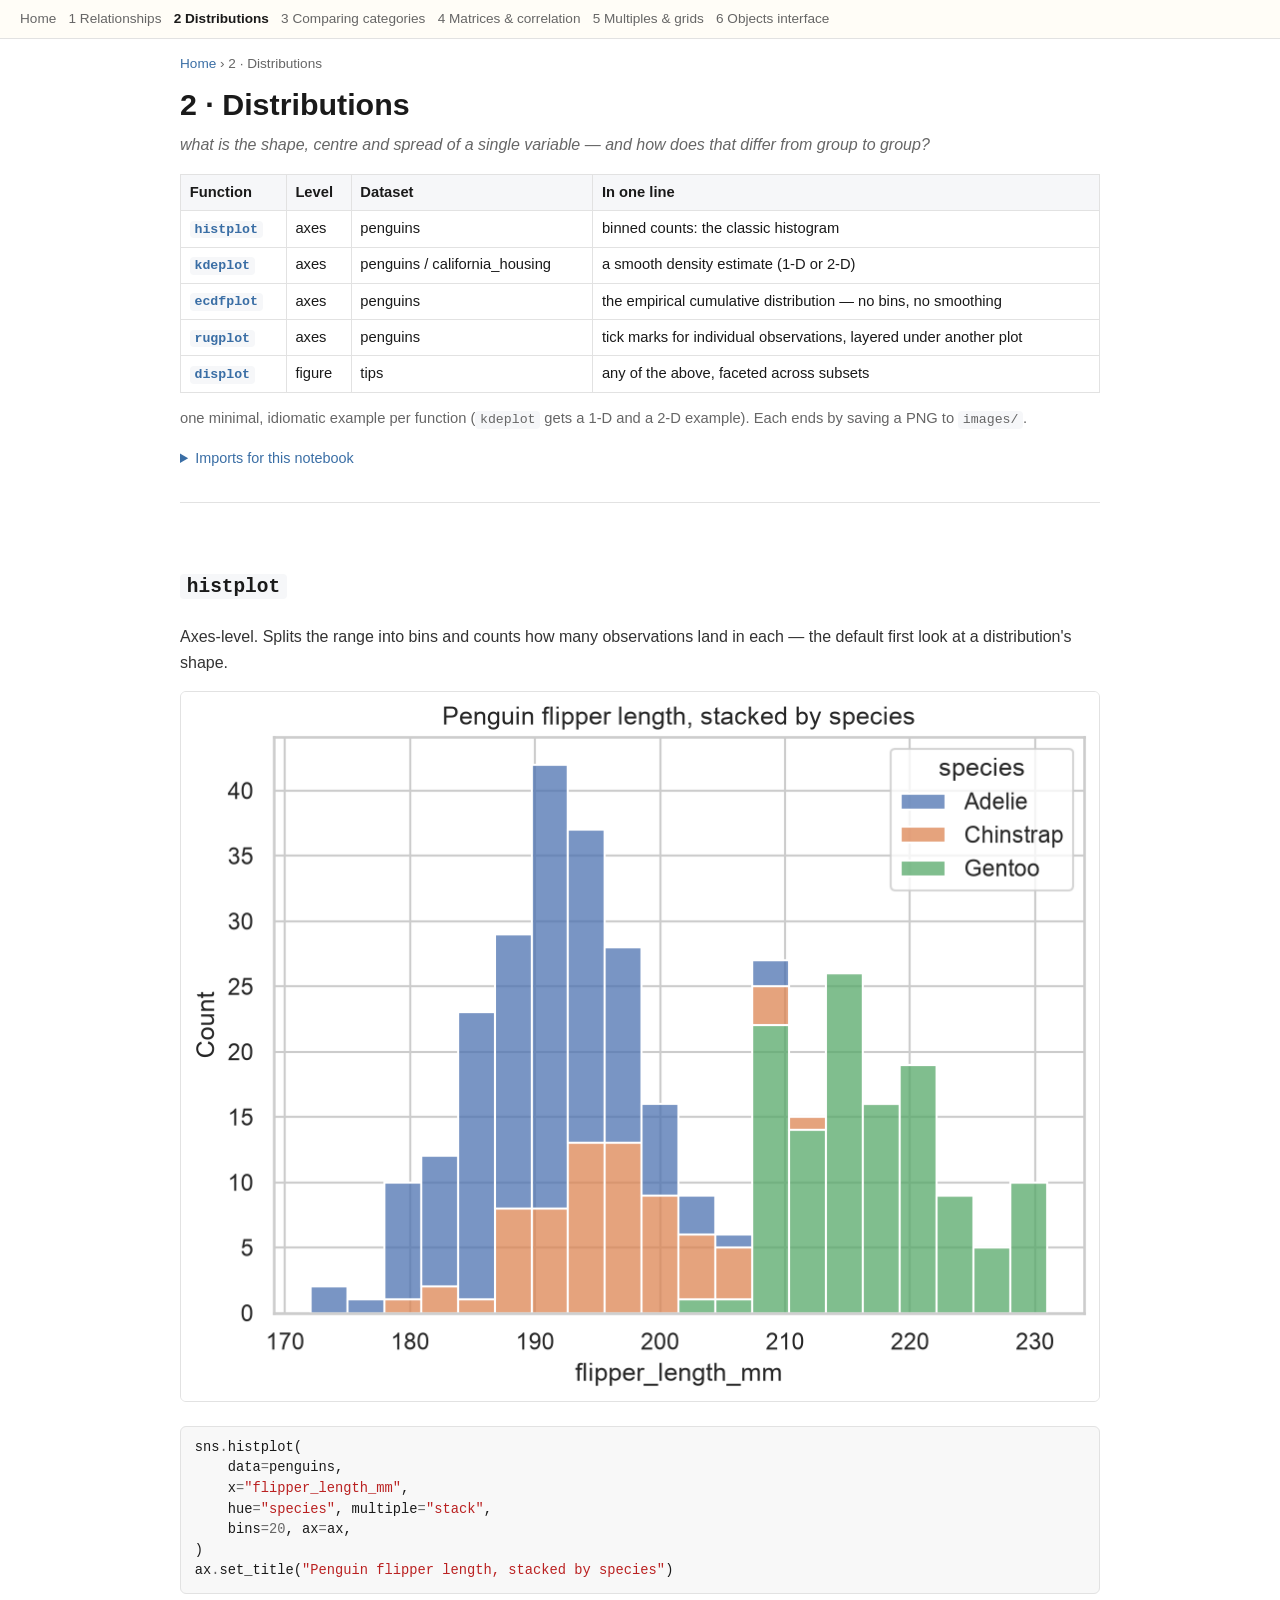
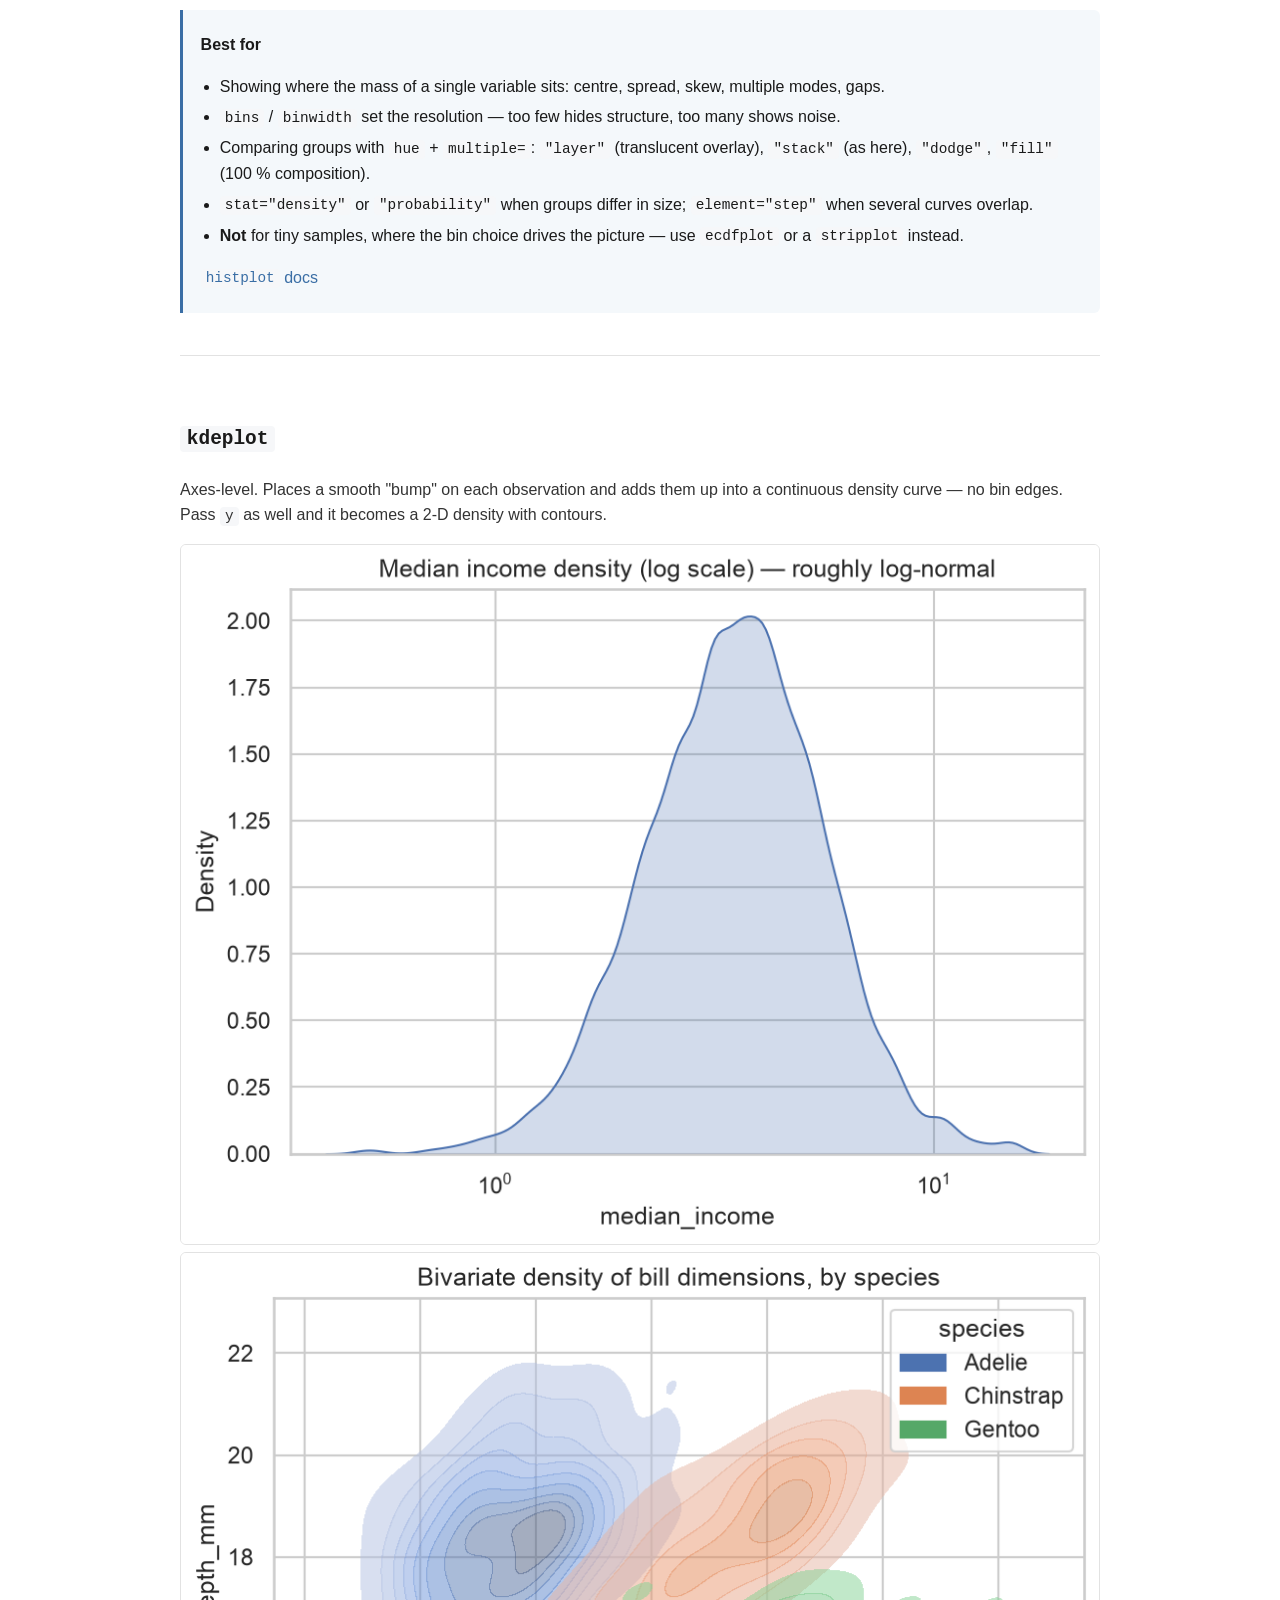
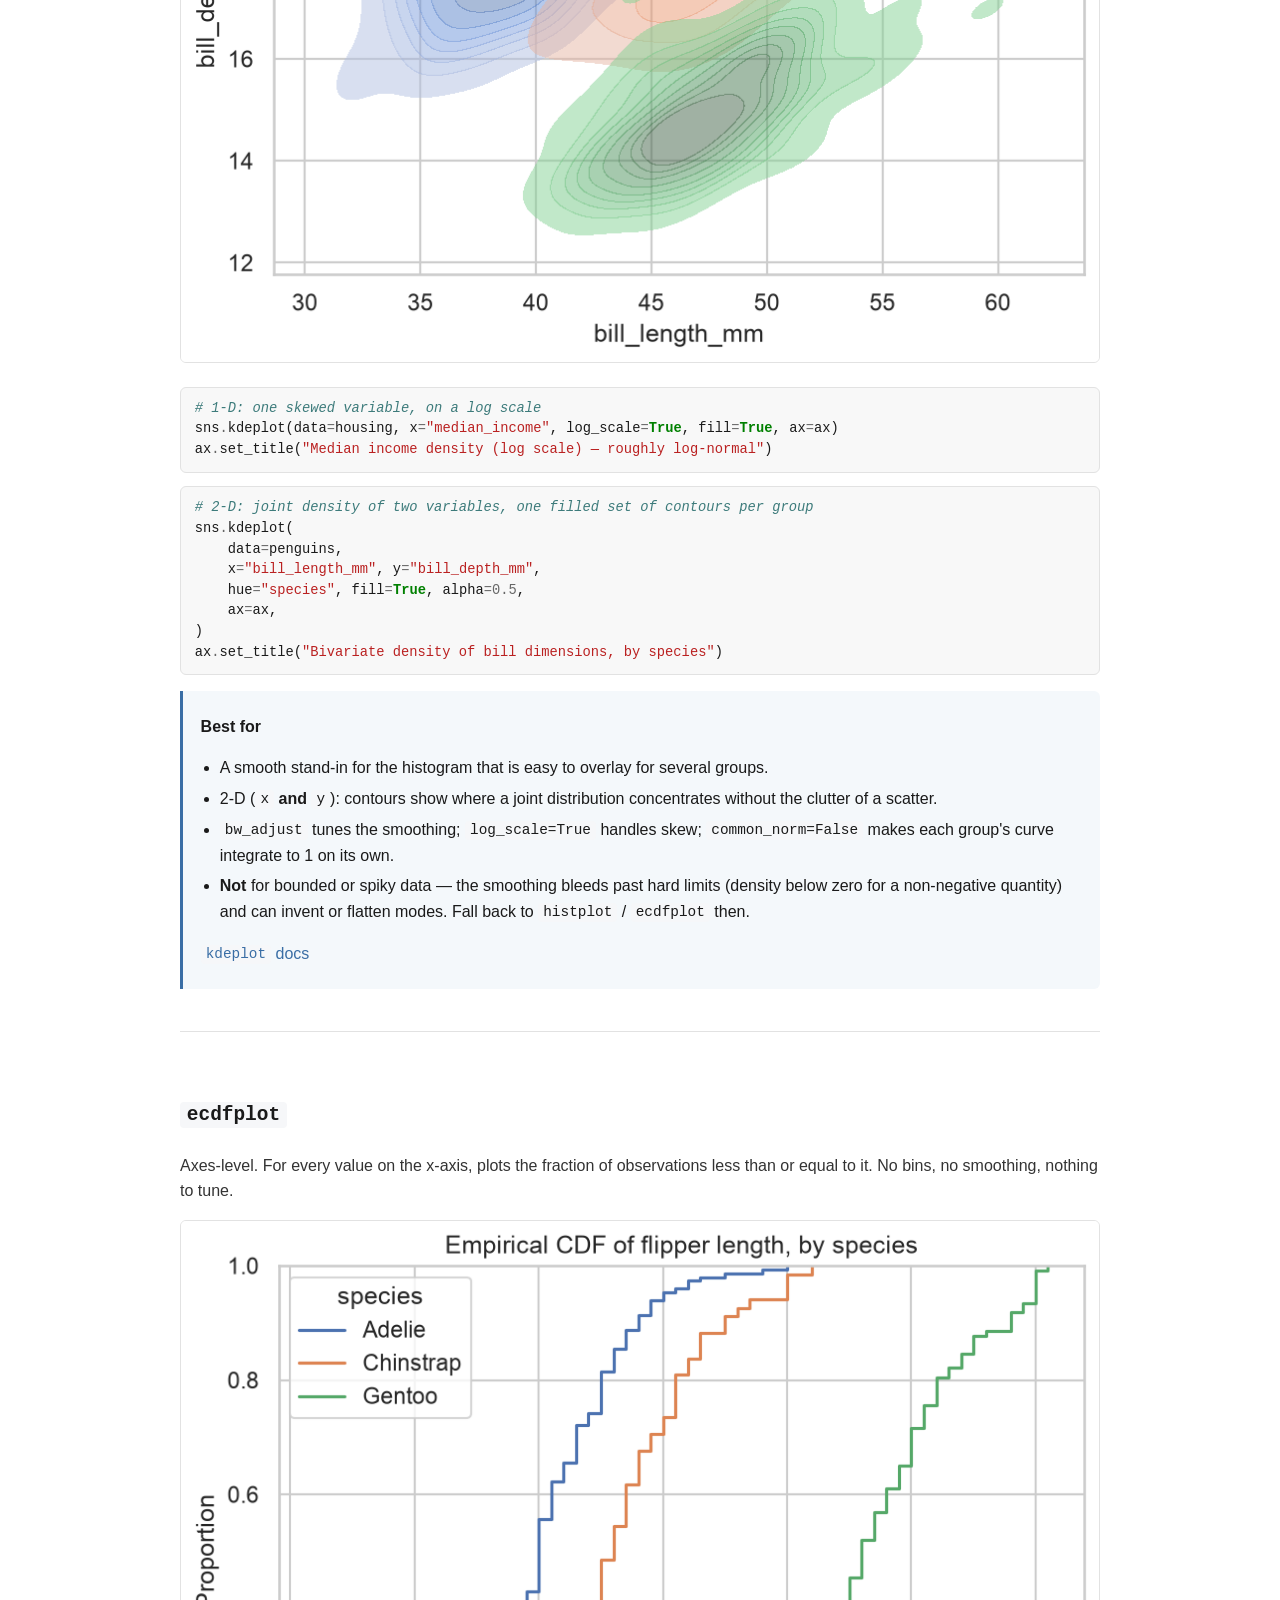
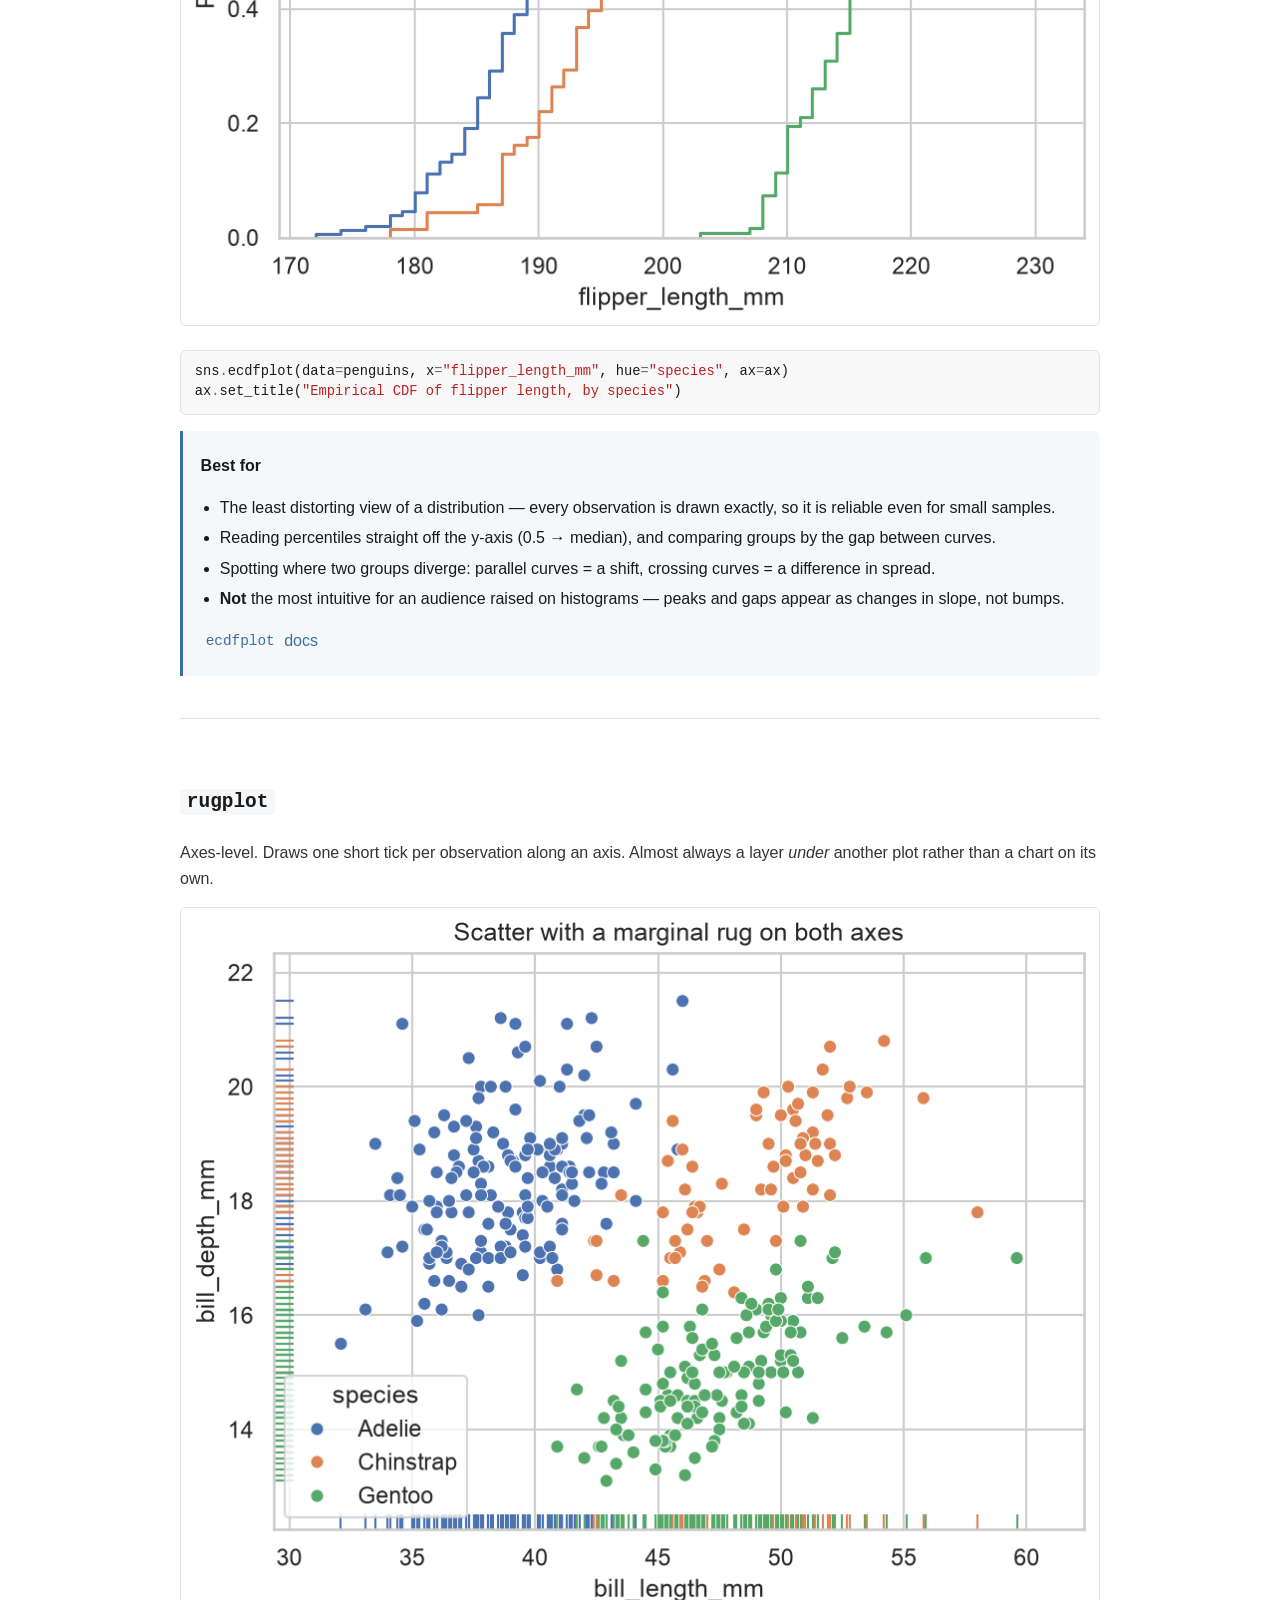
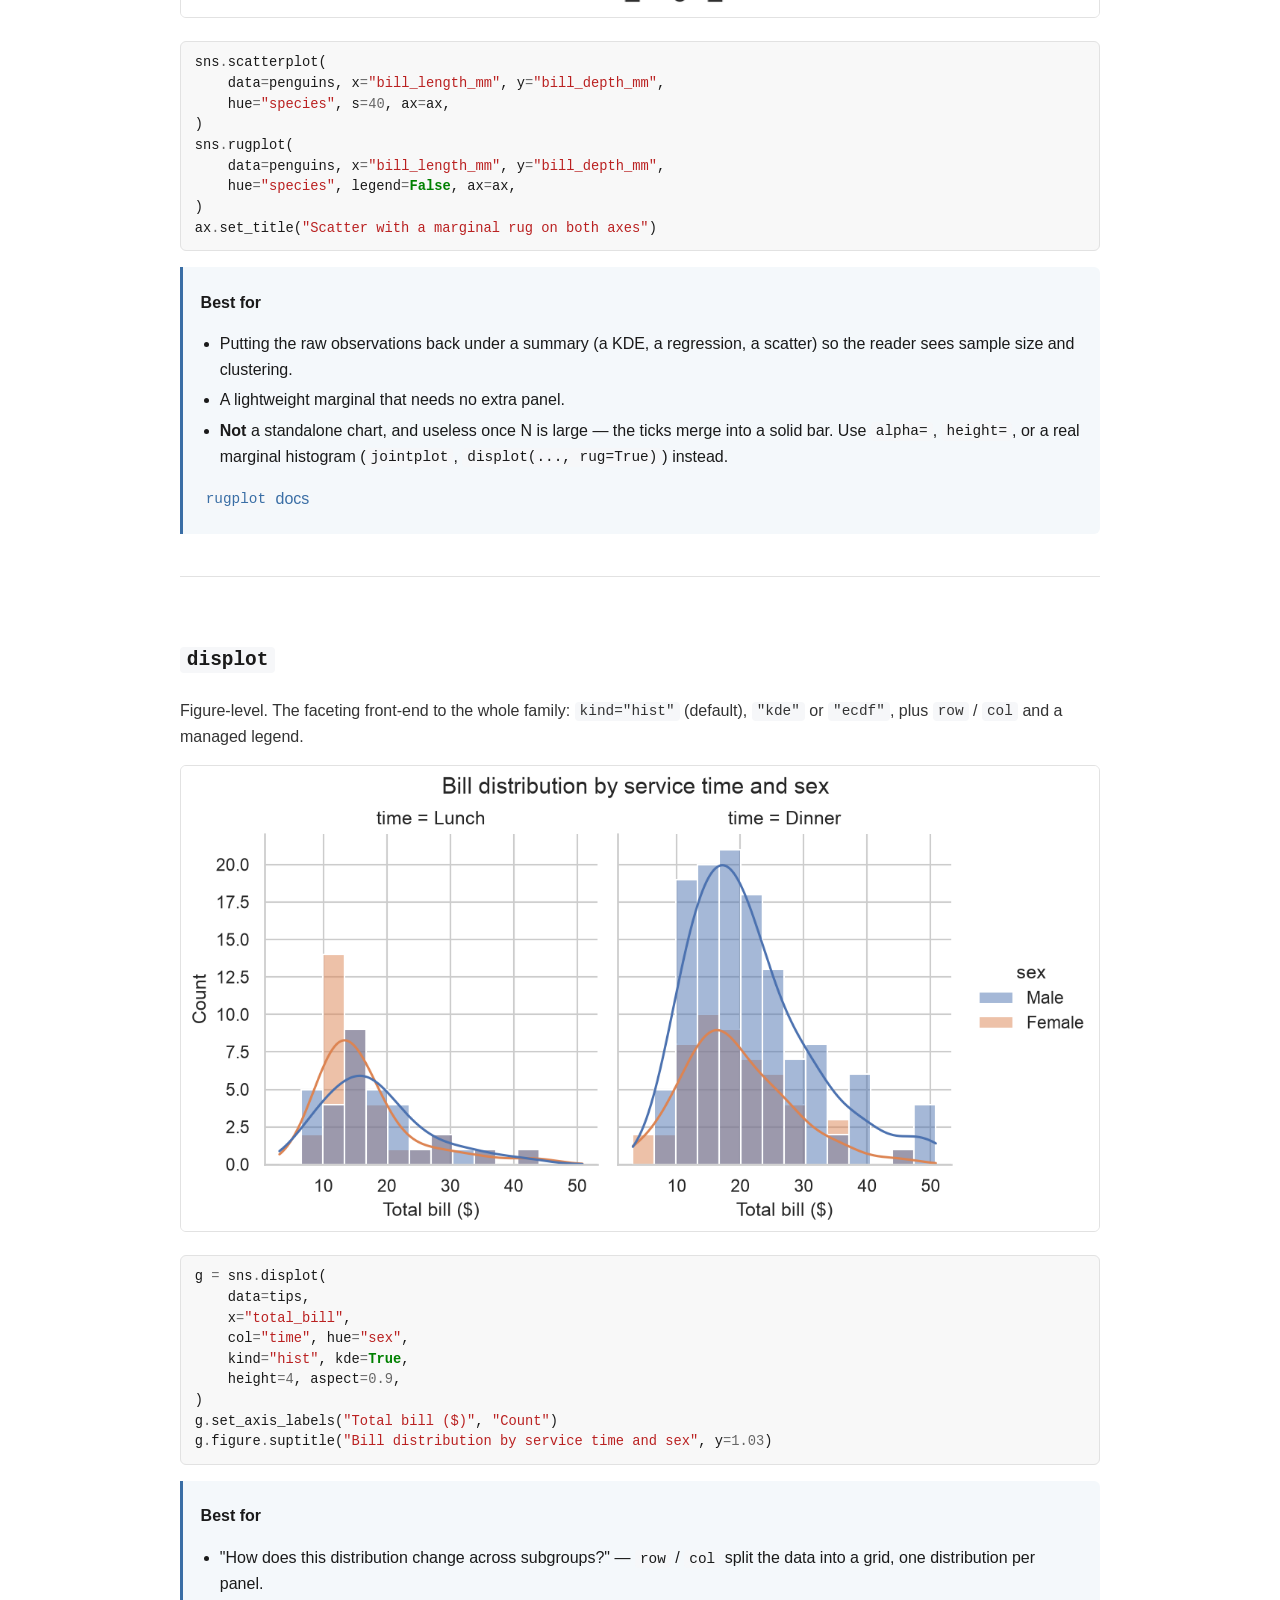
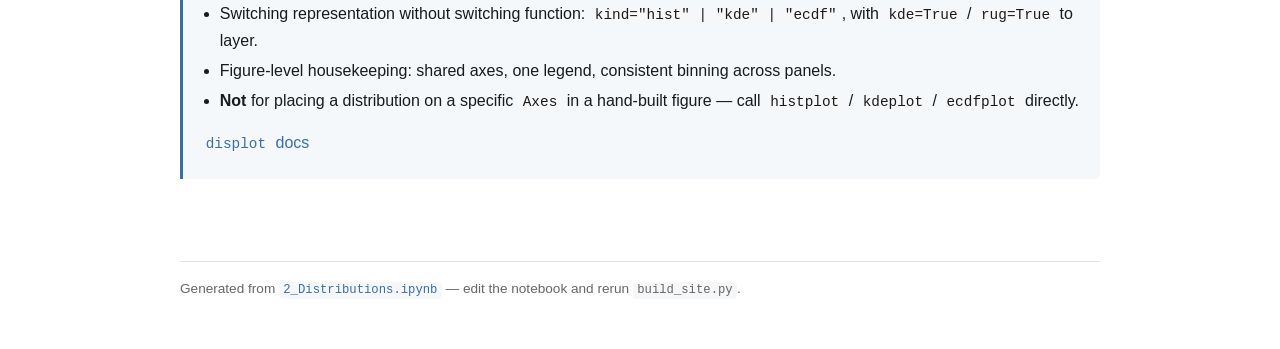
==== docs/2-distributions.html @ 1d911867 "Consolidated site: generate docs/ from the notebooks build_site.py parses the six notebooks (nbforma" ====
<!doctype html>
<html lang="en">
<head>
<meta charset="utf-8">
<meta name="viewport" content="width=device-width, initial-scale=1">
<title>2 · Distributions — The Seaborn Portfolio</title>
<link rel="stylesheet" href="assets/style.css">
</head>
<body>

<nav class="topnav"><a href="index.html">Home</a><a href="1-relationships.html">1&nbsp;Relationships</a><a href="2-distributions.html" class=here>2&nbsp;Distributions</a><a href="3-comparing-categories.html">3&nbsp;Comparing categories</a><a href="4-matrices-and-correlation.html">4&nbsp;Matrices &amp; correlation</a><a href="5-multiples-and-grids.html">5&nbsp;Multiples &amp; grids</a><a href="6-objects-interface.html">6&nbsp;Objects interface</a></nav>
<main class="grouppage">
<header>
  <p class="crumb"><a href="index.html">Home</a> &rsaquo; 2 &middot; Distributions</p>
  <h1>2 &middot; Distributions</h1>
  <p class="question">what is the shape, centre and spread of a single variable — and how does that differ from group to group?</p>
  <table><thead><tr><th>Function</th><th>Level</th><th>Dataset</th><th>In one line</th></tr></thead><tbody><tr><td><a href="#histplot"><code>histplot</code></a></td><td>axes</td><td>penguins</td><td>binned counts: the classic histogram</td></tr><tr><td><a href="#kdeplot"><code>kdeplot</code></a></td><td>axes</td><td>penguins / california_housing</td><td>a smooth density estimate (1-D or 2-D)</td></tr><tr><td><a href="#ecdfplot"><code>ecdfplot</code></a></td><td>axes</td><td>penguins</td><td>the empirical cumulative distribution — no bins, no smoothing</td></tr><tr><td><a href="#rugplot"><code>rugplot</code></a></td><td>axes</td><td>penguins</td><td>tick marks for individual observations, layered under another plot</td></tr><tr><td><a href="#displot"><code>displot</code></a></td><td>figure</td><td>tips</td><td>any of the above, faceted across subsets</td></tr></tbody></table>
  <div class="method"><p>one minimal, idiomatic example per function (<code>kdeplot</code> gets a 1-D and a 2-D example). Each ends by saving a PNG to <code>images/</code>.</p>
</div>
  <details class="imports"><summary>Imports for this notebook</summary>
  <div class="code"><div class="highlight"><pre><span></span><span class="kn">import</span><span class="w"> </span><span class="nn">matplotlib.pyplot</span><span class="w"> </span><span class="k">as</span><span class="w"> </span><span class="nn">plt</span>
<span class="kn">import</span><span class="w"> </span><span class="nn">pandas</span><span class="w"> </span><span class="k">as</span><span class="w"> </span><span class="nn">pd</span>
<span class="kn">import</span><span class="w"> </span><span class="nn">seaborn</span><span class="w"> </span><span class="k">as</span><span class="w"> </span><span class="nn">sns</span>

<span class="kn">from</span><span class="w"> </span><span class="nn">load_data</span><span class="w"> </span><span class="kn">import</span> <span class="n">load_data</span>

<span class="n">sns</span><span class="o">.</span><span class="n">set_theme</span><span class="p">(</span><span class="n">style</span><span class="o">=</span><span class="s2">"whitegrid"</span><span class="p">)</span>

<span class="n">penguins</span> <span class="o">=</span> <span class="n">sns</span><span class="o">.</span><span class="n">load_dataset</span><span class="p">(</span><span class="s2">"penguins"</span><span class="p">)</span>
<span class="n">tips</span> <span class="o">=</span> <span class="n">sns</span><span class="o">.</span><span class="n">load_dataset</span><span class="p">(</span><span class="s2">"tips"</span><span class="p">)</span>
<span class="n">housing</span> <span class="o">=</span> <span class="n">load_data</span><span class="p">(</span><span class="s2">"california_housing"</span><span class="p">)</span>
</pre></div>
</div></details>
</header>
<section class="chart" id="histplot"><h2><a href="#histplot"><code>histplot</code></p>
</a></h2><div class="desc"><p>Axes-level. Splits the range into bins and counts how many observations land in
each — the default first look at a distribution's shape.</p>
</div><figure><img loading="lazy" src="assets/full/2_histplot.png" alt="histplot"></figure><div class="code"><div class="highlight"><pre><span></span><span class="n">sns</span><span class="o">.</span><span class="n">histplot</span><span class="p">(</span>
    <span class="n">data</span><span class="o">=</span><span class="n">penguins</span><span class="p">,</span>
    <span class="n">x</span><span class="o">=</span><span class="s2">"flipper_length_mm"</span><span class="p">,</span>
    <span class="n">hue</span><span class="o">=</span><span class="s2">"species"</span><span class="p">,</span> <span class="n">multiple</span><span class="o">=</span><span class="s2">"stack"</span><span class="p">,</span>
    <span class="n">bins</span><span class="o">=</span><span class="mi">20</span><span class="p">,</span> <span class="n">ax</span><span class="o">=</span><span class="n">ax</span><span class="p">,</span>
<span class="p">)</span>
<span class="n">ax</span><span class="o">.</span><span class="n">set_title</span><span class="p">(</span><span class="s2">"Penguin flipper length, stacked by species"</span><span class="p">)</span>
</pre></div>
</div><div class="bestfor"><p><strong>Best for</strong></p>
<ul>
<li>Showing where the mass of a single variable sits: centre, spread, skew, multiple modes, gaps.</li>
<li><code>bins</code> / <code>binwidth</code> set the resolution — too few hides structure, too many shows noise.</li>
<li>Comparing groups with <code>hue</code> + <code>multiple=</code>: <code>&quot;layer&quot;</code> (translucent overlay), <code>&quot;stack&quot;</code> (as here), <code>&quot;dodge&quot;</code>, <code>&quot;fill&quot;</code> (100 % composition).</li>
<li><code>stat=&quot;density&quot;</code> or <code>&quot;probability&quot;</code> when groups differ in size; <code>element=&quot;step&quot;</code> when several curves overlap.</li>
<li><strong>Not</strong> for tiny samples, where the bin choice drives the picture — use <code>ecdfplot</code> or a <code>stripplot</code> instead.</li>
</ul>
<p><a href="https://seaborn.pydata.org/generated/seaborn.histplot.html"><code>histplot</code> docs</a></p>
</div></section><section class="chart" id="kdeplot"><h2><a href="#kdeplot"><code>kdeplot</code></p>
</a></h2><div class="desc"><p>Axes-level. Places a smooth &quot;bump&quot; on each observation and adds them up into a
continuous density curve — no bin edges. Pass <code>y</code> as well and it becomes a 2-D
density with contours.</p>
</div><figure><img loading="lazy" src="assets/full/2_kdeplot_1d.png" alt="kdeplot"><img loading="lazy" src="assets/full/2_kdeplot_2d.png" alt="kdeplot"></figure><div class="code"><div class="highlight"><pre><span></span><span class="c1"># 1-D: one skewed variable, on a log scale</span>
<span class="n">sns</span><span class="o">.</span><span class="n">kdeplot</span><span class="p">(</span><span class="n">data</span><span class="o">=</span><span class="n">housing</span><span class="p">,</span> <span class="n">x</span><span class="o">=</span><span class="s2">"median_income"</span><span class="p">,</span> <span class="n">log_scale</span><span class="o">=</span><span class="kc">True</span><span class="p">,</span> <span class="n">fill</span><span class="o">=</span><span class="kc">True</span><span class="p">,</span> <span class="n">ax</span><span class="o">=</span><span class="n">ax</span><span class="p">)</span>
<span class="n">ax</span><span class="o">.</span><span class="n">set_title</span><span class="p">(</span><span class="s2">"Median income density (log scale) — roughly log-normal"</span><span class="p">)</span>
</pre></div>
</div><div class="code"><div class="highlight"><pre><span></span><span class="c1"># 2-D: joint density of two variables, one filled set of contours per group</span>
<span class="n">sns</span><span class="o">.</span><span class="n">kdeplot</span><span class="p">(</span>
    <span class="n">data</span><span class="o">=</span><span class="n">penguins</span><span class="p">,</span>
    <span class="n">x</span><span class="o">=</span><span class="s2">"bill_length_mm"</span><span class="p">,</span> <span class="n">y</span><span class="o">=</span><span class="s2">"bill_depth_mm"</span><span class="p">,</span>
    <span class="n">hue</span><span class="o">=</span><span class="s2">"species"</span><span class="p">,</span> <span class="n">fill</span><span class="o">=</span><span class="kc">True</span><span class="p">,</span> <span class="n">alpha</span><span class="o">=</span><span class="mf">0.5</span><span class="p">,</span>
    <span class="n">ax</span><span class="o">=</span><span class="n">ax</span><span class="p">,</span>
<span class="p">)</span>
<span class="n">ax</span><span class="o">.</span><span class="n">set_title</span><span class="p">(</span><span class="s2">"Bivariate density of bill dimensions, by species"</span><span class="p">)</span>
</pre></div>
</div><div class="bestfor"><p><strong>Best for</strong></p>
<ul>
<li>A smooth stand-in for the histogram that is easy to overlay for several groups.</li>
<li>2-D (<code>x</code> <strong>and</strong> <code>y</code>): contours show where a joint distribution concentrates without the clutter of a scatter.</li>
<li><code>bw_adjust</code> tunes the smoothing; <code>log_scale=True</code> handles skew; <code>common_norm=False</code> makes each group's curve integrate to 1 on its own.</li>
<li><strong>Not</strong> for bounded or spiky data — the smoothing bleeds past hard limits (density below zero for a non-negative quantity) and can invent or flatten modes. Fall back to <code>histplot</code> / <code>ecdfplot</code> then.</li>
</ul>
<p><a href="https://seaborn.pydata.org/generated/seaborn.kdeplot.html"><code>kdeplot</code> docs</a></p>
</div></section><section class="chart" id="ecdfplot"><h2><a href="#ecdfplot"><code>ecdfplot</code></p>
</a></h2><div class="desc"><p>Axes-level. For every value on the x-axis, plots the fraction of observations
less than or equal to it. No bins, no smoothing, nothing to tune.</p>
</div><figure><img loading="lazy" src="assets/full/2_ecdfplot.png" alt="ecdfplot"></figure><div class="code"><div class="highlight"><pre><span></span><span class="n">sns</span><span class="o">.</span><span class="n">ecdfplot</span><span class="p">(</span><span class="n">data</span><span class="o">=</span><span class="n">penguins</span><span class="p">,</span> <span class="n">x</span><span class="o">=</span><span class="s2">"flipper_length_mm"</span><span class="p">,</span> <span class="n">hue</span><span class="o">=</span><span class="s2">"species"</span><span class="p">,</span> <span class="n">ax</span><span class="o">=</span><span class="n">ax</span><span class="p">)</span>
<span class="n">ax</span><span class="o">.</span><span class="n">set_title</span><span class="p">(</span><span class="s2">"Empirical CDF of flipper length, by species"</span><span class="p">)</span>
</pre></div>
</div><div class="bestfor"><p><strong>Best for</strong></p>
<ul>
<li>The least distorting view of a distribution — every observation is drawn exactly, so it is reliable even for small samples.</li>
<li>Reading percentiles straight off the y-axis (0.5 → median), and comparing groups by the gap between curves.</li>
<li>Spotting where two groups diverge: parallel curves = a shift, crossing curves = a difference in spread.</li>
<li><strong>Not</strong> the most intuitive for an audience raised on histograms — peaks and gaps appear as changes in slope, not bumps.</li>
</ul>
<p><a href="https://seaborn.pydata.org/generated/seaborn.ecdfplot.html"><code>ecdfplot</code> docs</a></p>
</div></section><section class="chart" id="rugplot"><h2><a href="#rugplot"><code>rugplot</code></p>
</a></h2><div class="desc"><p>Axes-level. Draws one short tick per observation along an axis. Almost always a
layer <em>under</em> another plot rather than a chart on its own.</p>
</div><figure><img loading="lazy" src="assets/full/2_rugplot.png" alt="rugplot"></figure><div class="code"><div class="highlight"><pre><span></span><span class="n">sns</span><span class="o">.</span><span class="n">scatterplot</span><span class="p">(</span>
    <span class="n">data</span><span class="o">=</span><span class="n">penguins</span><span class="p">,</span> <span class="n">x</span><span class="o">=</span><span class="s2">"bill_length_mm"</span><span class="p">,</span> <span class="n">y</span><span class="o">=</span><span class="s2">"bill_depth_mm"</span><span class="p">,</span>
    <span class="n">hue</span><span class="o">=</span><span class="s2">"species"</span><span class="p">,</span> <span class="n">s</span><span class="o">=</span><span class="mi">40</span><span class="p">,</span> <span class="n">ax</span><span class="o">=</span><span class="n">ax</span><span class="p">,</span>
<span class="p">)</span>
<span class="n">sns</span><span class="o">.</span><span class="n">rugplot</span><span class="p">(</span>
    <span class="n">data</span><span class="o">=</span><span class="n">penguins</span><span class="p">,</span> <span class="n">x</span><span class="o">=</span><span class="s2">"bill_length_mm"</span><span class="p">,</span> <span class="n">y</span><span class="o">=</span><span class="s2">"bill_depth_mm"</span><span class="p">,</span>
    <span class="n">hue</span><span class="o">=</span><span class="s2">"species"</span><span class="p">,</span> <span class="n">legend</span><span class="o">=</span><span class="kc">False</span><span class="p">,</span> <span class="n">ax</span><span class="o">=</span><span class="n">ax</span><span class="p">,</span>
<span class="p">)</span>
<span class="n">ax</span><span class="o">.</span><span class="n">set_title</span><span class="p">(</span><span class="s2">"Scatter with a marginal rug on both axes"</span><span class="p">)</span>
</pre></div>
</div><div class="bestfor"><p><strong>Best for</strong></p>
<ul>
<li>Putting the raw observations back under a summary (a KDE, a regression, a scatter) so the reader sees sample size and clustering.</li>
<li>A lightweight marginal that needs no extra panel.</li>
<li><strong>Not</strong> a standalone chart, and useless once N is large — the ticks merge into a solid bar. Use <code>alpha=</code>, <code>height=</code>, or a real marginal histogram (<code>jointplot</code>, <code>displot(..., rug=True)</code>) instead.</li>
</ul>
<p><a href="https://seaborn.pydata.org/generated/seaborn.rugplot.html"><code>rugplot</code> docs</a></p>
</div></section><section class="chart" id="displot"><h2><a href="#displot"><code>displot</code></p>
</a></h2><div class="desc"><p>Figure-level. The faceting front-end to the whole family: <code>kind=&quot;hist&quot;</code>
(default), <code>&quot;kde&quot;</code> or <code>&quot;ecdf&quot;</code>, plus <code>row</code> / <code>col</code> and a managed legend.</p>
</div><figure><img loading="lazy" src="assets/full/2_displot.png" alt="displot"></figure><div class="code"><div class="highlight"><pre><span></span><span class="n">g</span> <span class="o">=</span> <span class="n">sns</span><span class="o">.</span><span class="n">displot</span><span class="p">(</span>
    <span class="n">data</span><span class="o">=</span><span class="n">tips</span><span class="p">,</span>
    <span class="n">x</span><span class="o">=</span><span class="s2">"total_bill"</span><span class="p">,</span>
    <span class="n">col</span><span class="o">=</span><span class="s2">"time"</span><span class="p">,</span> <span class="n">hue</span><span class="o">=</span><span class="s2">"sex"</span><span class="p">,</span>
    <span class="n">kind</span><span class="o">=</span><span class="s2">"hist"</span><span class="p">,</span> <span class="n">kde</span><span class="o">=</span><span class="kc">True</span><span class="p">,</span>
    <span class="n">height</span><span class="o">=</span><span class="mi">4</span><span class="p">,</span> <span class="n">aspect</span><span class="o">=</span><span class="mf">0.9</span><span class="p">,</span>
<span class="p">)</span>
<span class="n">g</span><span class="o">.</span><span class="n">set_axis_labels</span><span class="p">(</span><span class="s2">"Total bill ($)"</span><span class="p">,</span> <span class="s2">"Count"</span><span class="p">)</span>
<span class="n">g</span><span class="o">.</span><span class="n">figure</span><span class="o">.</span><span class="n">suptitle</span><span class="p">(</span><span class="s2">"Bill distribution by service time and sex"</span><span class="p">,</span> <span class="n">y</span><span class="o">=</span><span class="mf">1.03</span><span class="p">)</span>
</pre></div>
</div><div class="bestfor"><p><strong>Best for</strong></p>
<ul>
<li>&quot;How does this distribution change across subgroups?&quot; — <code>row</code> / <code>col</code> split the data into a grid, one distribution per panel.</li>
<li>Switching representation without switching function: <code>kind=&quot;hist&quot; | &quot;kde&quot; | &quot;ecdf&quot;</code>, with <code>kde=True</code> / <code>rug=True</code> to layer.</li>
<li>Figure-level housekeeping: shared axes, one legend, consistent binning across panels.</li>
<li><strong>Not</strong> for placing a distribution on a specific <code>Axes</code> in a hand-built figure — call <code>histplot</code> / <code>kdeplot</code> / <code>ecdfplot</code> directly.</li>
</ul>
<p><a href="https://seaborn.pydata.org/generated/seaborn.displot.html"><code>displot</code> docs</a></p>
</div></section>

<footer>Generated from <a href="https://github.com/omri-sabag83/The-Seaborn-Portfolio/blob/main/2_Distributions.ipynb"><code>2_Distributions.ipynb</code></a> &mdash;
edit the notebook and rerun <code>build_site.py</code>.</footer>
</main>

</body>
</html>
---- docs/assets/style.css ----
:root{--fg:#1a1a1a;--muted:#666;--line:#e2e2e2;--bg:#fff;--accent:#3a6ea5;--soft:#f6f7f9}
*{box-sizing:border-box}
body{margin:0;color:var(--fg);background:var(--bg);
  font:16px/1.6 -apple-system,BlinkMacSystemFont,"Segoe UI",Roboto,Helvetica,Arial,sans-serif}
a{color:var(--accent);text-decoration:none}
a:hover{text-decoration:underline}
main{max-width:960px;margin:0 auto;padding:0 20px 60px}
img{max-width:100%;height:auto}
h1{font-size:1.9rem;margin:.2em 0 .1em}
h2{font-size:1.35rem;margin:1.8em 0 .4em}
h3{font-size:1.05rem}
code{background:var(--soft);padding:.1em .35em;border-radius:4px;font-size:.9em}
pre{margin:0}
table{border-collapse:collapse;width:100%;margin:1em 0;font-size:.92rem}
th,td{border:1px solid var(--line);padding:.4em .6em;text-align:left;vertical-align:top}
th{background:var(--soft)}

.topnav{position:sticky;top:0;z-index:10;display:flex;flex-wrap:wrap;gap:.2em .9em;
  background:#fffdf7;border-bottom:1px solid var(--line);padding:.6em 20px;font-size:.85rem}
.topnav a{color:var(--muted)}
.topnav a.here{color:var(--fg);font-weight:600}

.hero{max-width:960px;margin:0 auto;padding:2.4em 20px 1em}
.hero h1{font-size:2.3rem;margin:0}
.tagline{color:var(--muted);font-size:1.1rem;margin:.3em 0 0}
.intro{border-bottom:1px solid var(--line);padding-bottom:1em;margin-bottom:1.5em}
.intro h2{font-size:1.2rem}

.group{margin:2.2em 0}
.group h2{margin-bottom:.1em}
.question{color:var(--muted);font-style:italic;margin:.2em 0 1em}
.grid{display:grid;grid-template-columns:repeat(auto-fill,minmax(210px,1fr));gap:16px}
.card{display:flex;flex-direction:column;border:1px solid var(--line);border-radius:8px;
  overflow:hidden;background:var(--bg);transition:box-shadow .12s,border-color .12s}
.card:hover{border-color:var(--accent);box-shadow:0 2px 12px rgba(0,0,0,.09);text-decoration:none}
.card img{width:100%;aspect-ratio:4/3;object-fit:cover;background:var(--soft);border-bottom:1px solid var(--line)}
.card-name{font-weight:600;padding:.5em .7em 0}
.card-one{color:var(--muted);font-size:.82rem;padding:.2em .7em .7em}

.grouppage header{border-bottom:1px solid var(--line);padding-bottom:1em}
.crumb{color:var(--muted);font-size:.85rem;margin:1em 0 0}
.method{color:var(--muted);font-size:.92rem}
.imports{margin:1em 0}
.imports summary{cursor:pointer;color:var(--accent);font-size:.9rem}
.grouppage table td a{font-weight:600}

.chart{border-bottom:1px solid var(--line);padding:1.6em 0}
.chart:last-of-type{border-bottom:none}
.chart h2 a{color:var(--fg)}
.desc{color:#333}
figure{margin:1em 0;text-align:center}
figure img{border:1px solid var(--line);border-radius:6px}
.code{background:var(--soft);border:1px solid var(--line);border-radius:6px;
  padding:.8em 1em;overflow-x:auto;margin:1em 0;font-size:.86rem}
.code pre{font:.86rem/1.5 ui-monospace,SFMono-Regular,Menlo,Consolas,monospace}
.bestfor{background:#f4f8fb;border-left:3px solid var(--accent);border-radius:0 6px 6px 0;
  padding:.4em 1.1em;margin:1em 0}
.bestfor ul{margin:.5em 0;padding-left:1.2em}
.bestfor li{margin:.3em 0}
.trailing{background:var(--soft);border-radius:8px;padding:.5em 1.4em;margin-top:2em}

footer{margin-top:3em;padding-top:1.2em;border-top:1px solid var(--line);
  color:var(--muted);font-size:.85rem}
@media (max-width:520px){.hero h1{font-size:1.8rem}}

pre { line-height: 125%; }
td.linenos .normal { color: inherit; background-color: transparent; padding-left: 5px; padding-right: 5px; }
span.linenos { color: inherit; background-color: transparent; padding-left: 5px; padding-right: 5px; }
td.linenos .special { color: #000000; background-color: #ffffc0; padding-left: 5px; padding-right: 5px; }
span.linenos.special { color: #000000; background-color: #ffffc0; padding-left: 5px; padding-right: 5px; }
.code .hll { background-color: #ffffcc }
.code { background: #f8f8f8; }
.code .c { color: #3D7B7B; font-style: italic } /* Comment */
.code .err { border: 1px solid #F00 } /* Error */
.code .k { color: #008000; font-weight: bold } /* Keyword */
.code .o { color: #666 } /* Operator */
.code .ch { color: #3D7B7B; font-style: italic } /* Comment.Hashbang */
.code .cm { color: #3D7B7B; font-style: italic } /* Comment.Multiline */
.code .cp { color: #9C6500 } /* Comment.Preproc */
.code .cpf { color: #3D7B7B; font-style: italic } /* Comment.PreprocFile */
.code .c1 { color: #3D7B7B; font-style: italic } /* Comment.Single */
.code .cs { color: #3D7B7B; font-style: italic } /* Comment.Special */
.code .gd { color: #A00000 } /* Generic.Deleted */
.code .ge { font-style: italic } /* Generic.Emph */
.code .ges { font-weight: bold; font-style: italic } /* Generic.EmphStrong */
.code .gr { color: #E40000 } /* Generic.Error */
.code .gh { color: #000080; font-weight: bold } /* Generic.Heading */
.code .gi { color: #008400 } /* Generic.Inserted */
.code .go { color: #717171 } /* Generic.Output */
.code .gp { color: #000080; font-weight: bold } /* Generic.Prompt */
.code .gs { font-weight: bold } /* Generic.Strong */
.code .gu { color: #800080; font-weight: bold } /* Generic.Subheading */
.code .gt { color: #04D } /* Generic.Traceback */
.code .kc { color: #008000; font-weight: bold } /* Keyword.Constant */
.code .kd { color: #008000; font-weight: bold } /* Keyword.Declaration */
.code .kn { color: #008000; font-weight: bold } /* Keyword.Namespace */
.code .kp { color: #008000 } /* Keyword.Pseudo */
.code .kr { color: #008000; font-weight: bold } /* Keyword.Reserved */
.code .kt { color: #B00040 } /* Keyword.Type */
.code .m { color: #666 } /* Literal.Number */
.code .s { color: #BA2121 } /* Literal.String */
.code .na { color: #687822 } /* Name.Attribute */
.code .nb { color: #008000 } /* Name.Builtin */
.code .nc { color: #00F; font-weight: bold } /* Name.Class */
.code .no { color: #800 } /* Name.Constant */
.code .nd { color: #A2F } /* Name.Decorator */
.code .ni { color: #717171; font-weight: bold } /* Name.Entity */
.code .ne { color: #CB3F38; font-weight: bold } /* Name.Exception */
.code .nf { color: #00F } /* Name.Function */
.code .nl { color: #767600 } /* Name.Label */
.code .nn { color: #00F; font-weight: bold } /* Name.Namespace */
.code .nt { color: #008000; font-weight: bold } /* Name.Tag */
.code .nv { color: #19177C } /* Name.Variable */
.code .ow { color: #A2F; font-weight: bold } /* Operator.Word */
.code .w { color: #BBB } /* Text.Whitespace */
.code .mb { color: #666 } /* Literal.Number.Bin */
.code .mf { color: #666 } /* Literal.Number.Float */
.code .mh { color: #666 } /* Literal.Number.Hex */
.code .mi { color: #666 } /* Literal.Number.Integer */
.code .mo { color: #666 } /* Literal.Number.Oct */
.code .sa { color: #BA2121 } /* Literal.String.Affix */
.code .sb { color: #BA2121 } /* Literal.String.Backtick */
.code .sc { color: #BA2121 } /* Literal.String.Char */
.code .dl { color: #BA2121 } /* Literal.String.Delimiter */
.code .sd { color: #BA2121; font-style: italic } /* Literal.String.Doc */
.code .s2 { color: #BA2121 } /* Literal.String.Double */
.code .se { color: #AA5D1F; font-weight: bold } /* Literal.String.Escape */
.code .sh { color: #BA2121 } /* Literal.String.Heredoc */
.code .si { color: #A45A77; font-weight: bold } /* Literal.String.Interpol */
.code .sx { color: #008000 } /* Literal.String.Other */
.code .sr { color: #A45A77 } /* Literal.String.Regex */
.code .s1 { color: #BA2121 } /* Literal.String.Single */
.code .ss { color: #19177C } /* Literal.String.Symbol */
.code .bp { color: #008000 } /* Name.Builtin.Pseudo */
.code .fm { color: #00F } /* Name.Function.Magic */
.code .vc { color: #19177C } /* Name.Variable.Class */
.code .vg { color: #19177C } /* Name.Variable.Global */
.code .vi { color: #19177C } /* Name.Variable.Instance */
.code .vm { color: #19177C } /* Name.Variable.Magic */
.code .il { color: #666 } /* Literal.Number.Integer.Long */
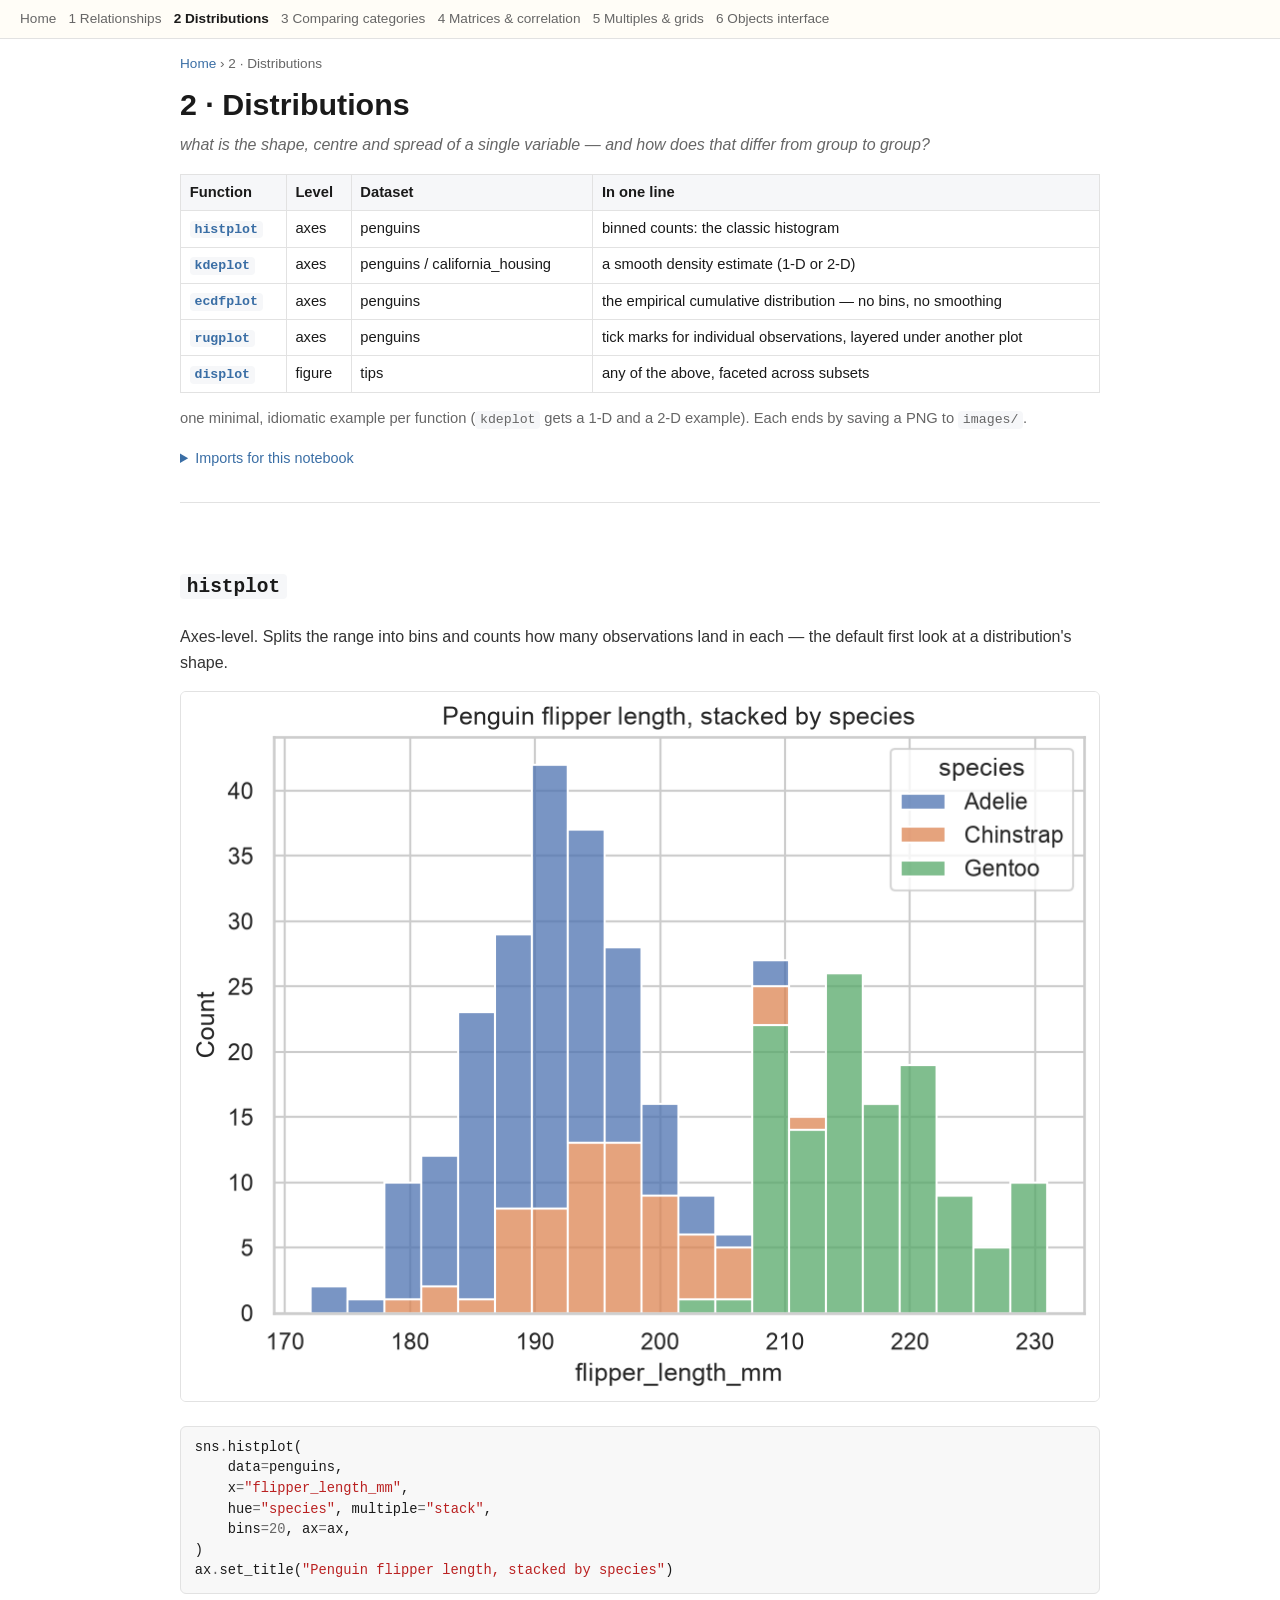
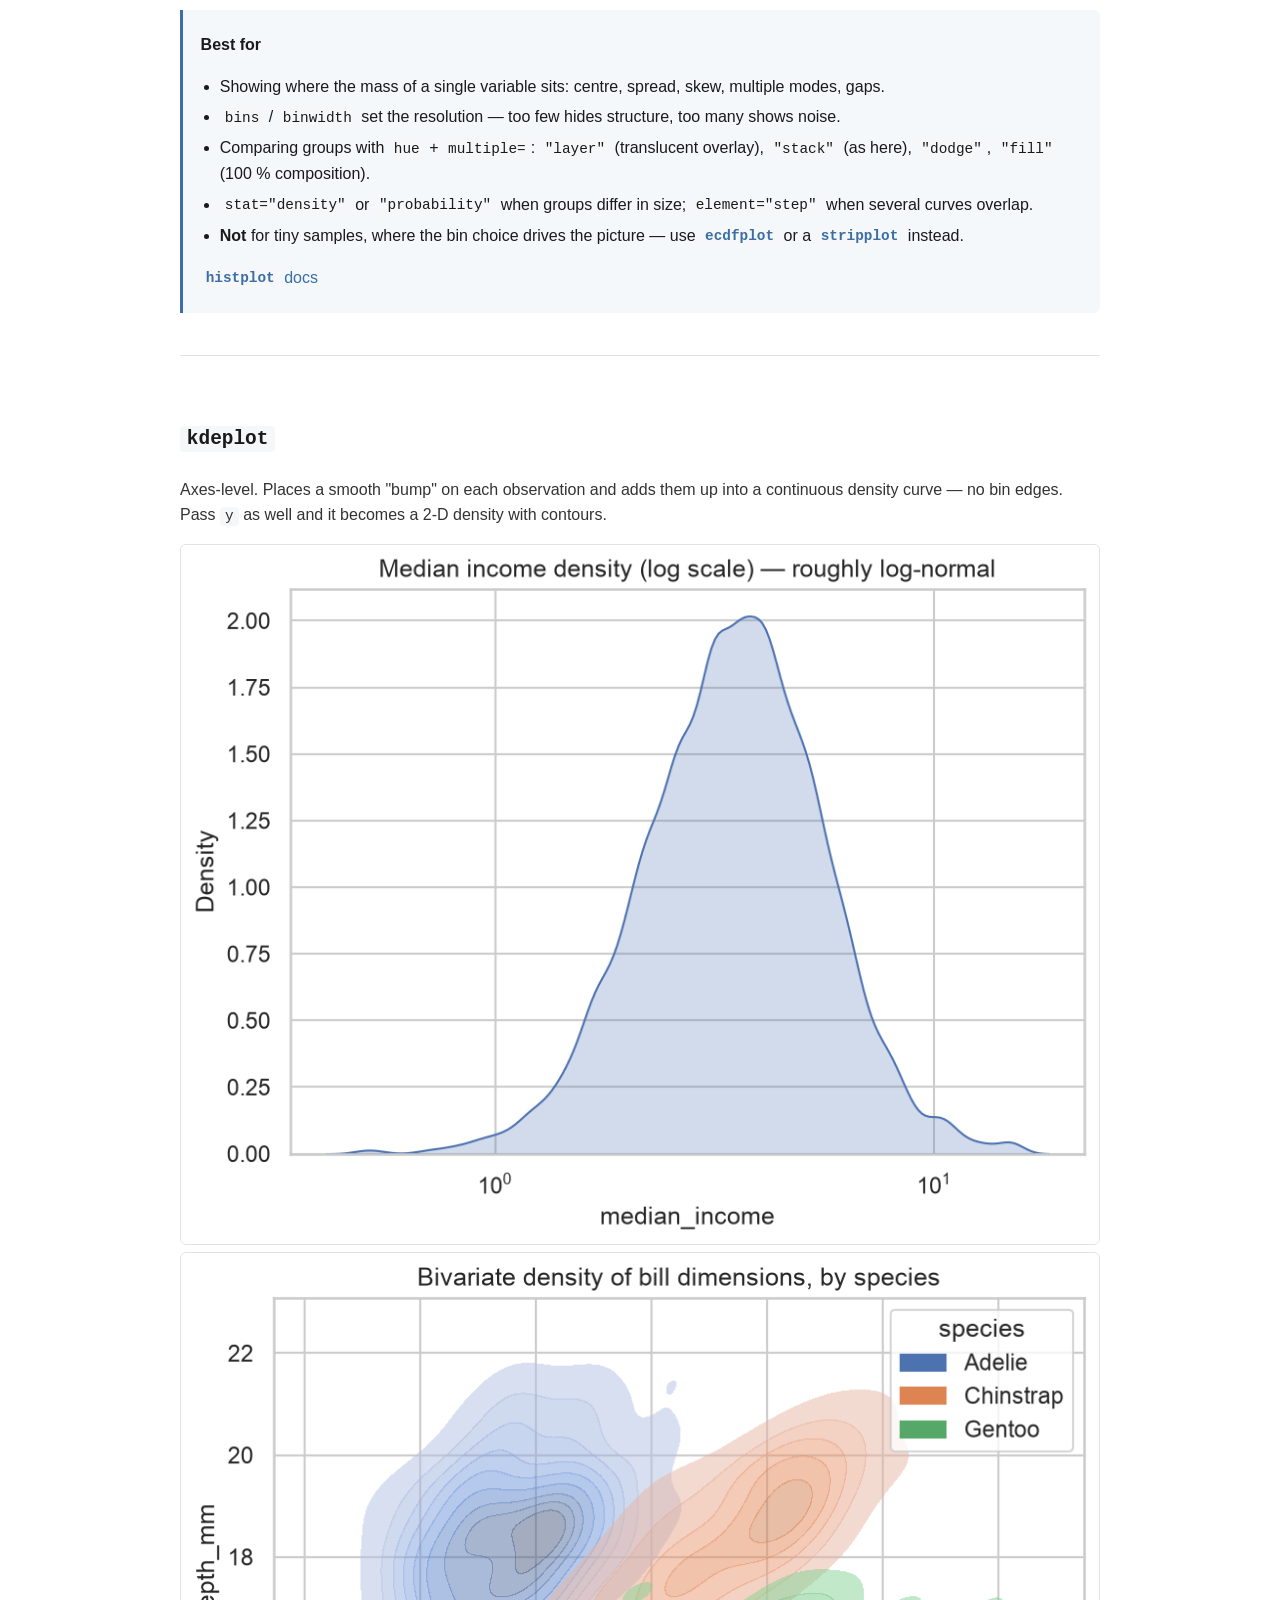
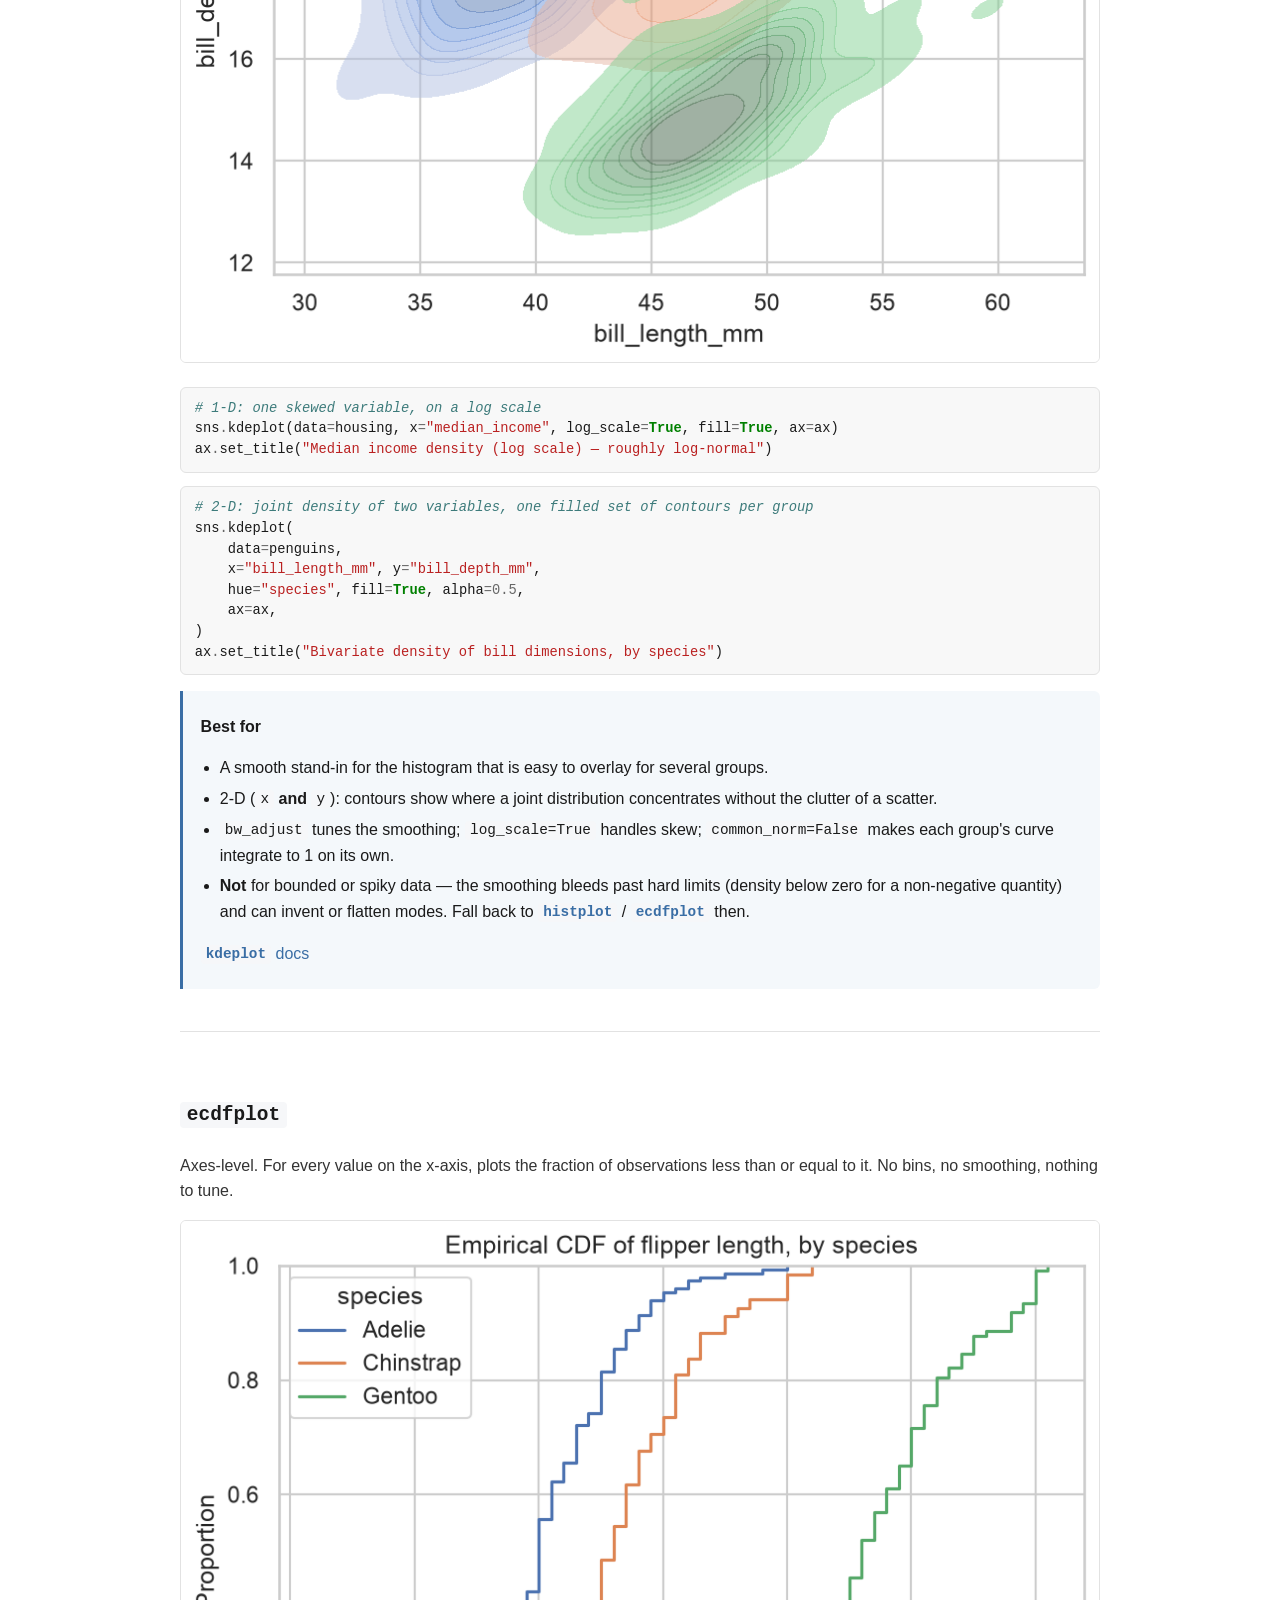
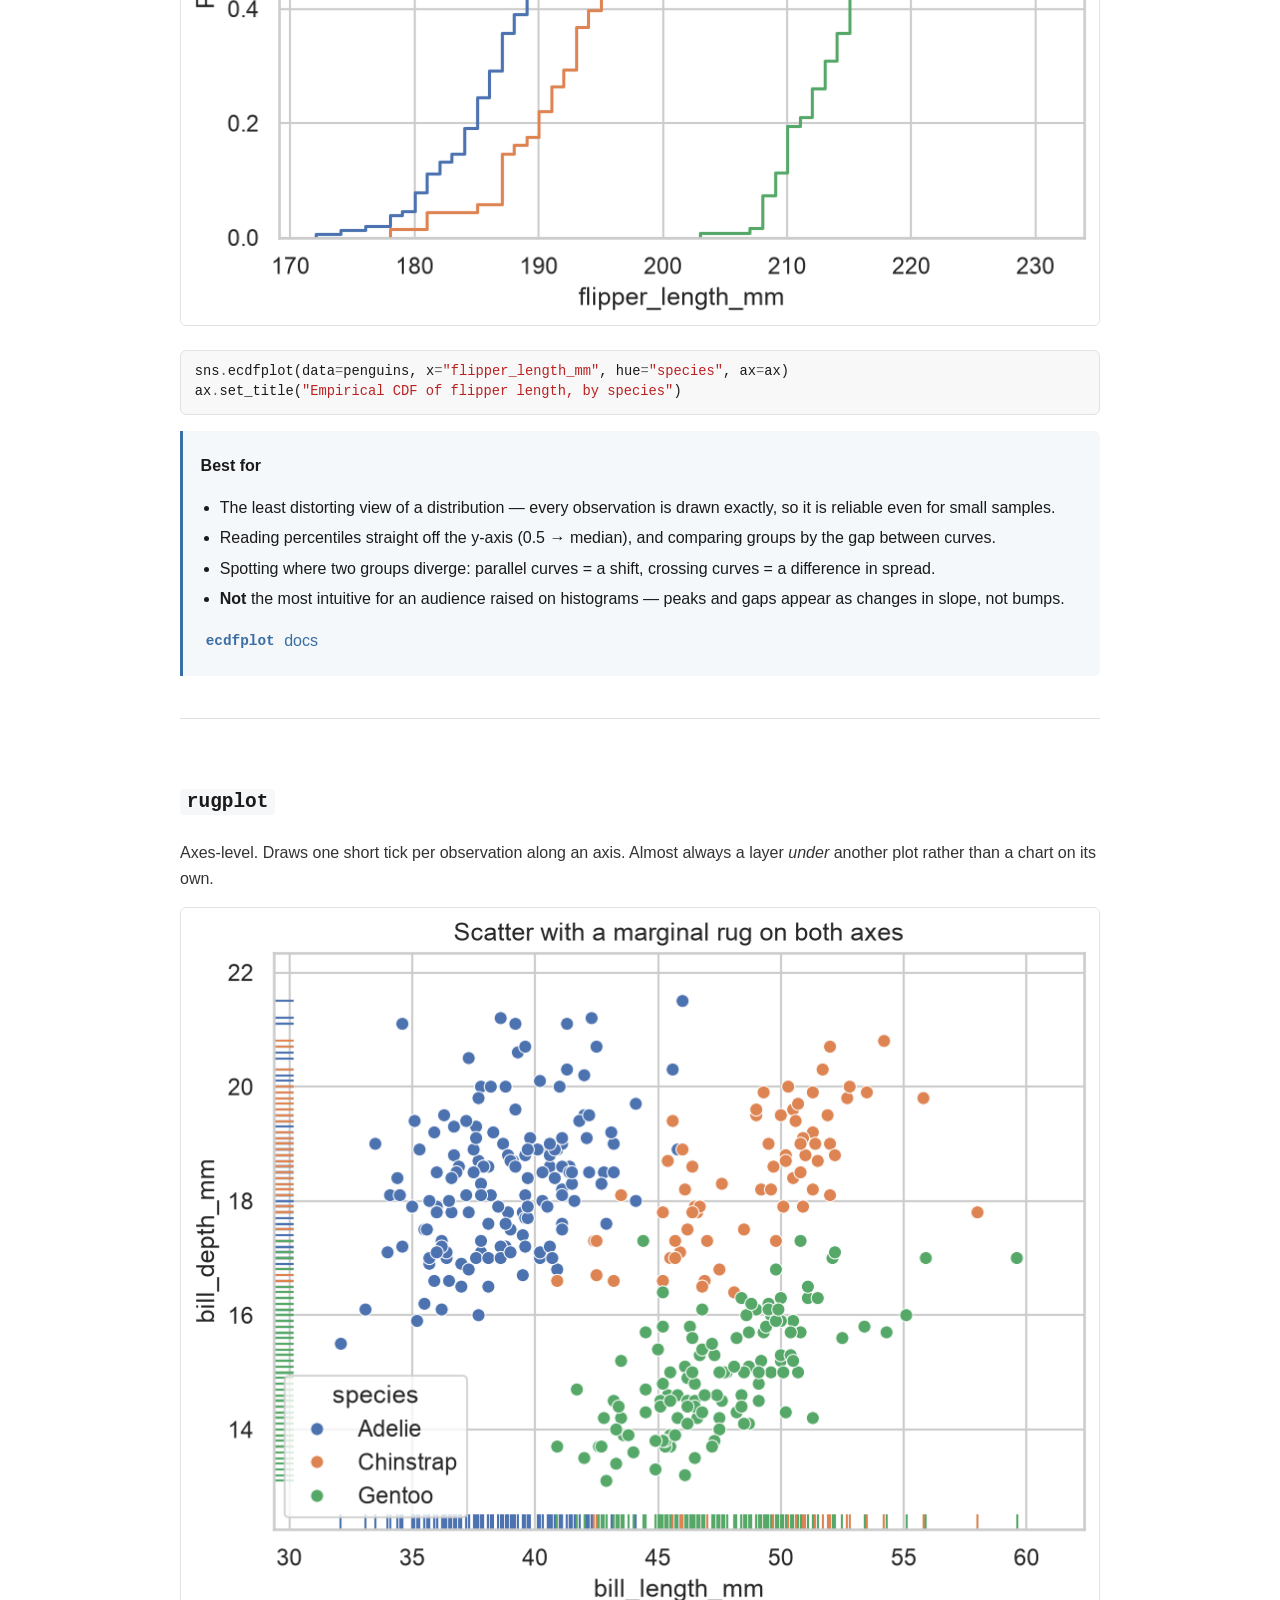
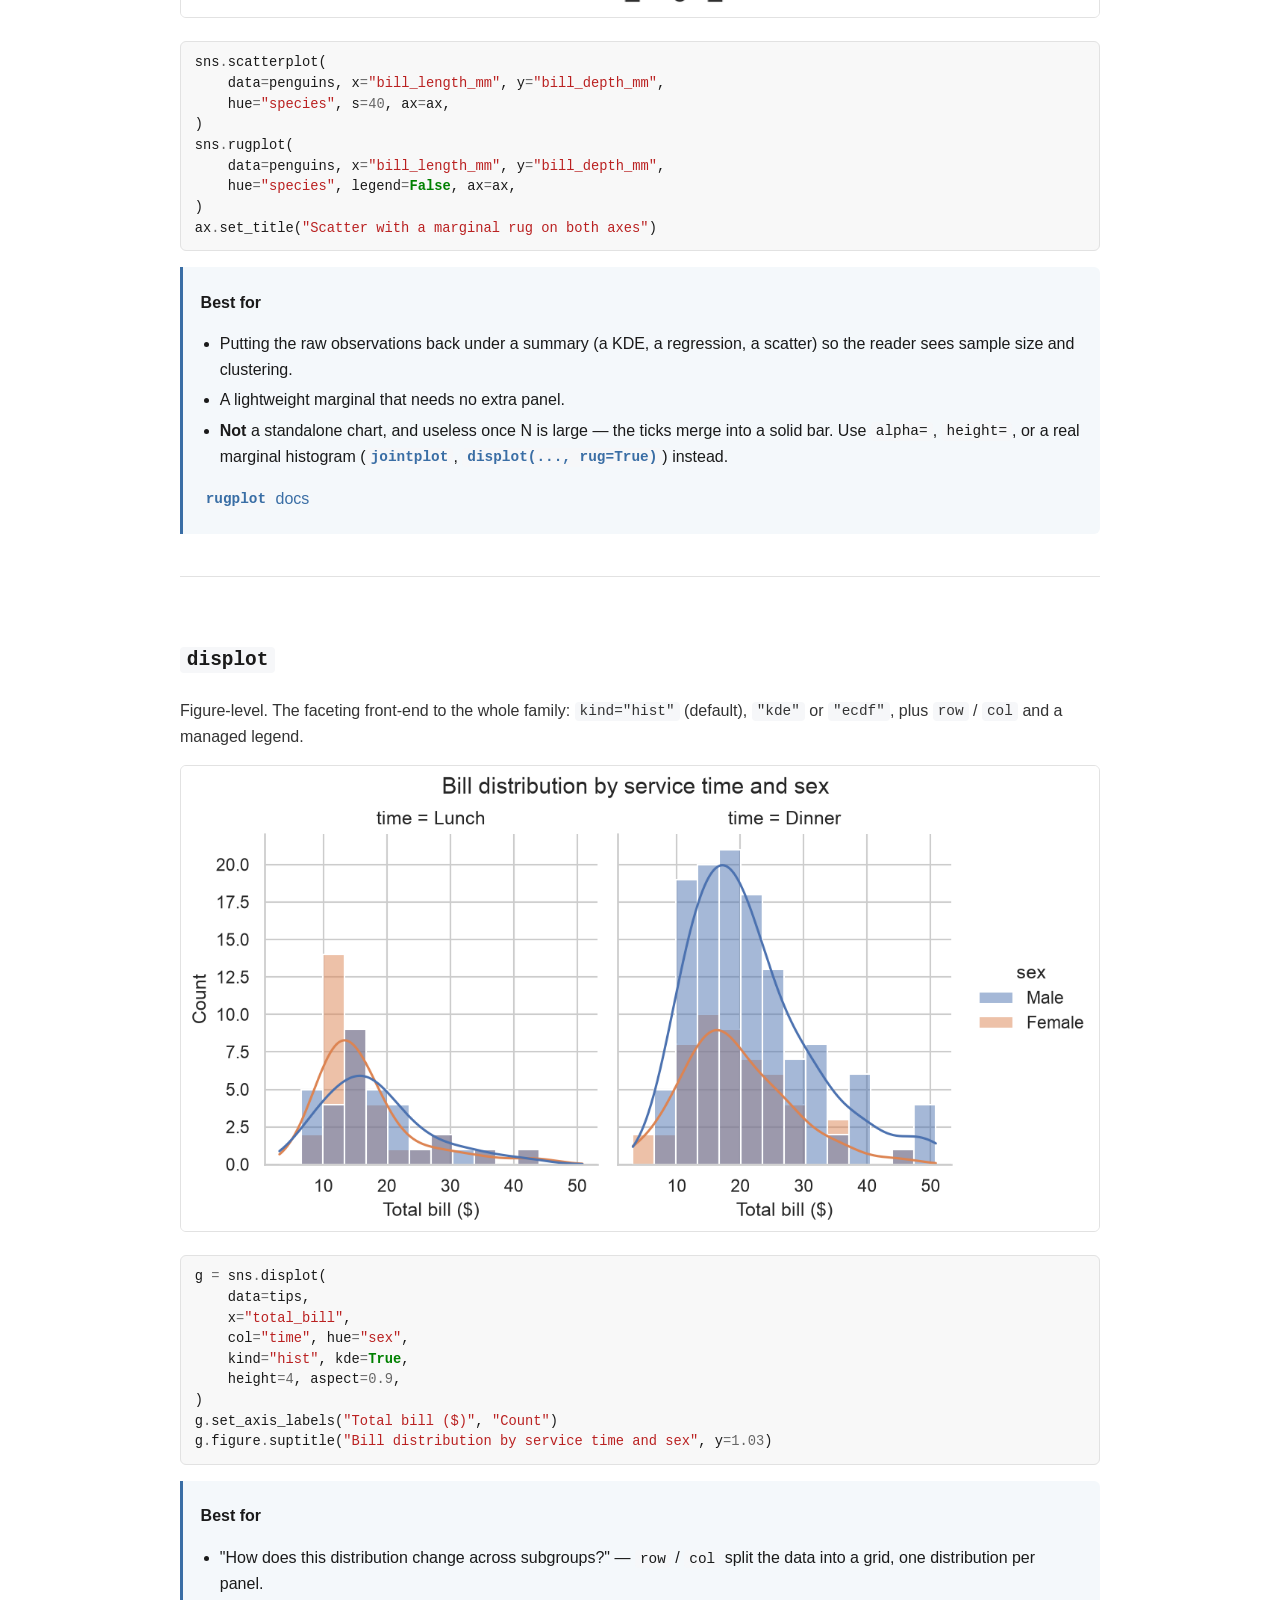
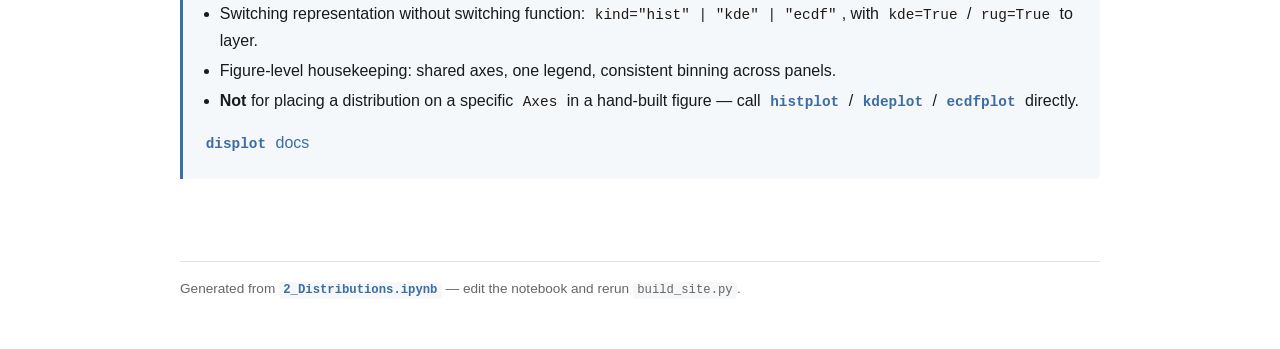
==== commit 901bc2d7: "Site: auto-link chart names in descriptions and Best-for notes build_site.py now cross-links every c" ====
--- a/docs/2-distributions.html
+++ b/docs/2-distributions.html
@@ -49,7 +49,7 @@
 <li><code>bins</code> / <code>binwidth</code> set the resolution — too few hides structure, too many shows noise.</li>
 <li>Comparing groups with <code>hue</code> + <code>multiple=</code>: <code>&quot;layer&quot;</code> (translucent overlay), <code>&quot;stack&quot;</code> (as here), <code>&quot;dodge&quot;</code>, <code>&quot;fill&quot;</code> (100 % composition).</li>
 <li><code>stat=&quot;density&quot;</code> or <code>&quot;probability&quot;</code> when groups differ in size; <code>element=&quot;step&quot;</code> when several curves overlap.</li>
-<li><strong>Not</strong> for tiny samples, where the bin choice drives the picture — use <code>ecdfplot</code> or a <code>stripplot</code> instead.</li>
+<li><strong>Not</strong> for tiny samples, where the bin choice drives the picture — use <a href="#ecdfplot"><code>ecdfplot</code></a> or a <a href="3-comparing-categories.html#stripplot"><code>stripplot</code></a> instead.</li>
 </ul>
 <p><a href="https://seaborn.pydata.org/generated/seaborn.histplot.html"><code>histplot</code> docs</a></p>
 </div></section><section class="chart" id="kdeplot"><h2><a href="#kdeplot"><code>kdeplot</code></p>
@@ -74,7 +74,7 @@
 <li>A smooth stand-in for the histogram that is easy to overlay for several groups.</li>
 <li>2-D (<code>x</code> <strong>and</strong> <code>y</code>): contours show where a joint distribution concentrates without the clutter of a scatter.</li>
 <li><code>bw_adjust</code> tunes the smoothing; <code>log_scale=True</code> handles skew; <code>common_norm=False</code> makes each group's curve integrate to 1 on its own.</li>
-<li><strong>Not</strong> for bounded or spiky data — the smoothing bleeds past hard limits (density below zero for a non-negative quantity) and can invent or flatten modes. Fall back to <code>histplot</code> / <code>ecdfplot</code> then.</li>
+<li><strong>Not</strong> for bounded or spiky data — the smoothing bleeds past hard limits (density below zero for a non-negative quantity) and can invent or flatten modes. Fall back to <a href="#histplot"><code>histplot</code></a> / <a href="#ecdfplot"><code>ecdfplot</code></a> then.</li>
 </ul>
 <p><a href="https://seaborn.pydata.org/generated/seaborn.kdeplot.html"><code>kdeplot</code> docs</a></p>
 </div></section><section class="chart" id="ecdfplot"><h2><a href="#ecdfplot"><code>ecdfplot</code></p>
@@ -108,7 +108,7 @@
 <ul>
 <li>Putting the raw observations back under a summary (a KDE, a regression, a scatter) so the reader sees sample size and clustering.</li>
 <li>A lightweight marginal that needs no extra panel.</li>
-<li><strong>Not</strong> a standalone chart, and useless once N is large — the ticks merge into a solid bar. Use <code>alpha=</code>, <code>height=</code>, or a real marginal histogram (<code>jointplot</code>, <code>displot(..., rug=True)</code>) instead.</li>
+<li><strong>Not</strong> a standalone chart, and useless once N is large — the ticks merge into a solid bar. Use <code>alpha=</code>, <code>height=</code>, or a real marginal histogram (<a href="5-multiples-and-grids.html#jointplot"><code>jointplot</code></a>, <a href="#displot"><code>displot(..., rug=True)</code></a>) instead.</li>
 </ul>
 <p><a href="https://seaborn.pydata.org/generated/seaborn.rugplot.html"><code>rugplot</code> docs</a></p>
 </div></section><section class="chart" id="displot"><h2><a href="#displot"><code>displot</code></p>
@@ -129,7 +129,7 @@
 <li>&quot;How does this distribution change across subgroups?&quot; — <code>row</code> / <code>col</code> split the data into a grid, one distribution per panel.</li>
 <li>Switching representation without switching function: <code>kind=&quot;hist&quot; | &quot;kde&quot; | &quot;ecdf&quot;</code>, with <code>kde=True</code> / <code>rug=True</code> to layer.</li>
 <li>Figure-level housekeeping: shared axes, one legend, consistent binning across panels.</li>
-<li><strong>Not</strong> for placing a distribution on a specific <code>Axes</code> in a hand-built figure — call <code>histplot</code> / <code>kdeplot</code> / <code>ecdfplot</code> directly.</li>
+<li><strong>Not</strong> for placing a distribution on a specific <code>Axes</code> in a hand-built figure — call <a href="#histplot"><code>histplot</code></a> / <a href="#kdeplot"><code>kdeplot</code></a> / <a href="#ecdfplot"><code>ecdfplot</code></a> directly.</li>
 </ul>
 <p><a href="https://seaborn.pydata.org/generated/seaborn.displot.html"><code>displot</code> docs</a></p>
 </div></section>
--- a/docs/assets/style.css
+++ b/docs/assets/style.css
@@ -11,6 +11,7 @@
 h2{font-size:1.35rem;margin:1.8em 0 .4em}
 h3{font-size:1.05rem}
 code{background:var(--soft);padding:.1em .35em;border-radius:4px;font-size:.9em}
+a code{font-weight:600}
 pre{margin:0}
 table{border-collapse:collapse;width:100%;margin:1em 0;font-size:.92rem}
 th,td{border:1px solid var(--line);padding:.4em .6em;text-align:left;vertical-align:top}
@@ -43,7 +44,6 @@
 .method{color:var(--muted);font-size:.92rem}
 .imports{margin:1em 0}
 .imports summary{cursor:pointer;color:var(--accent);font-size:.9rem}
-.grouppage table td a{font-weight:600}
 
 .chart{border-bottom:1px solid var(--line);padding:1.6em 0}
 .chart:last-of-type{border-bottom:none}
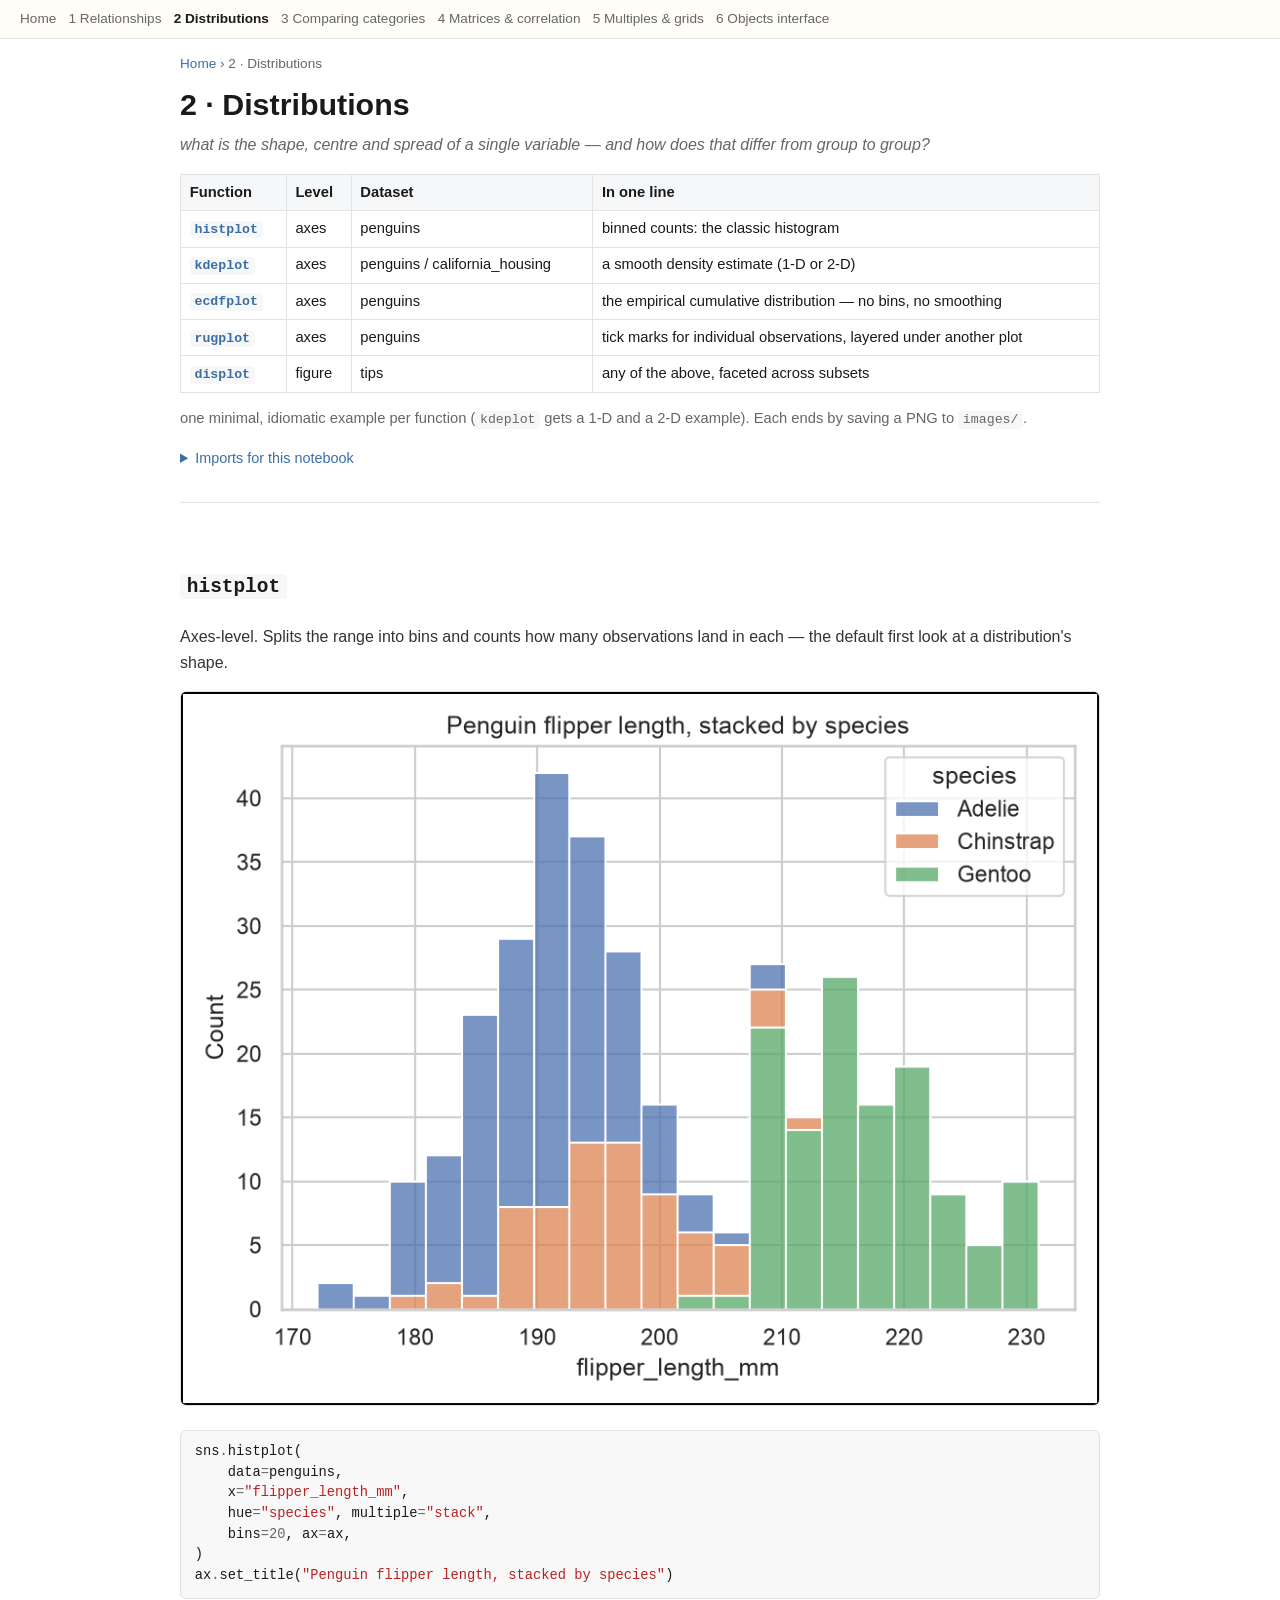
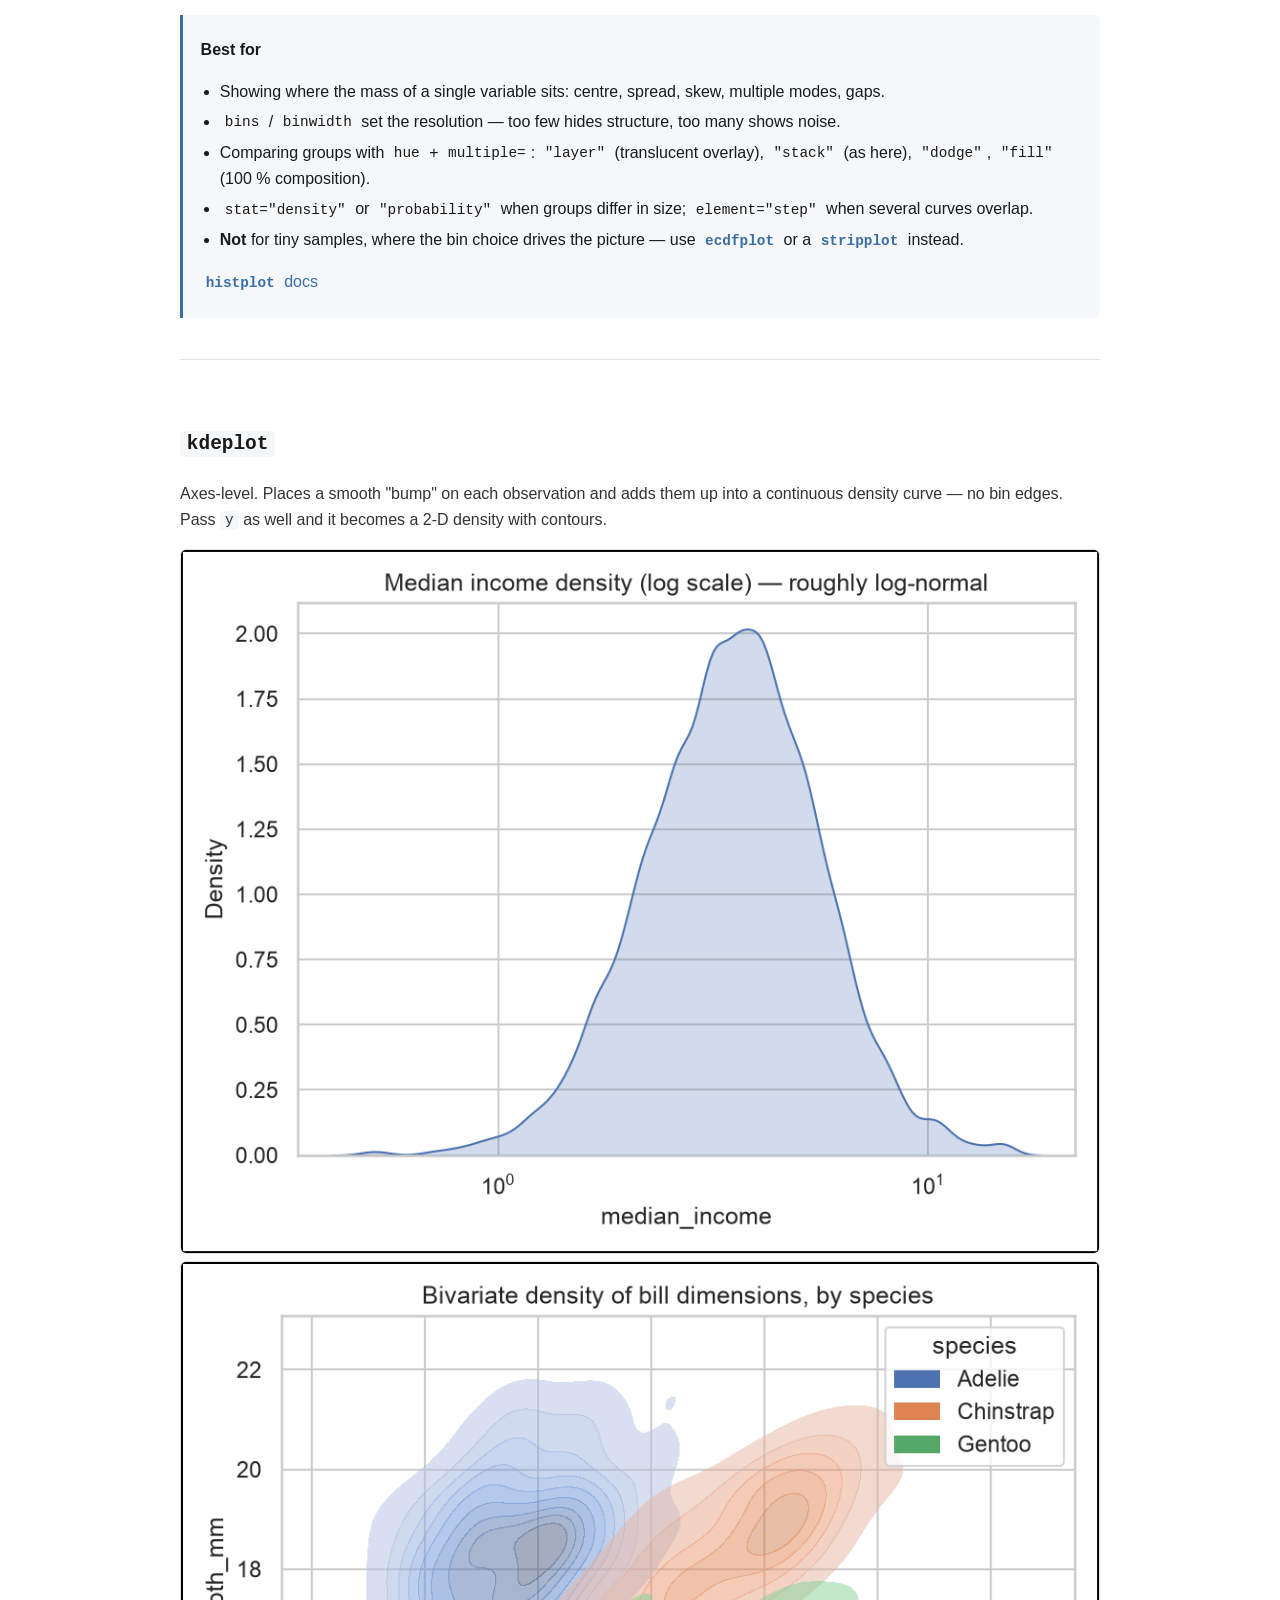
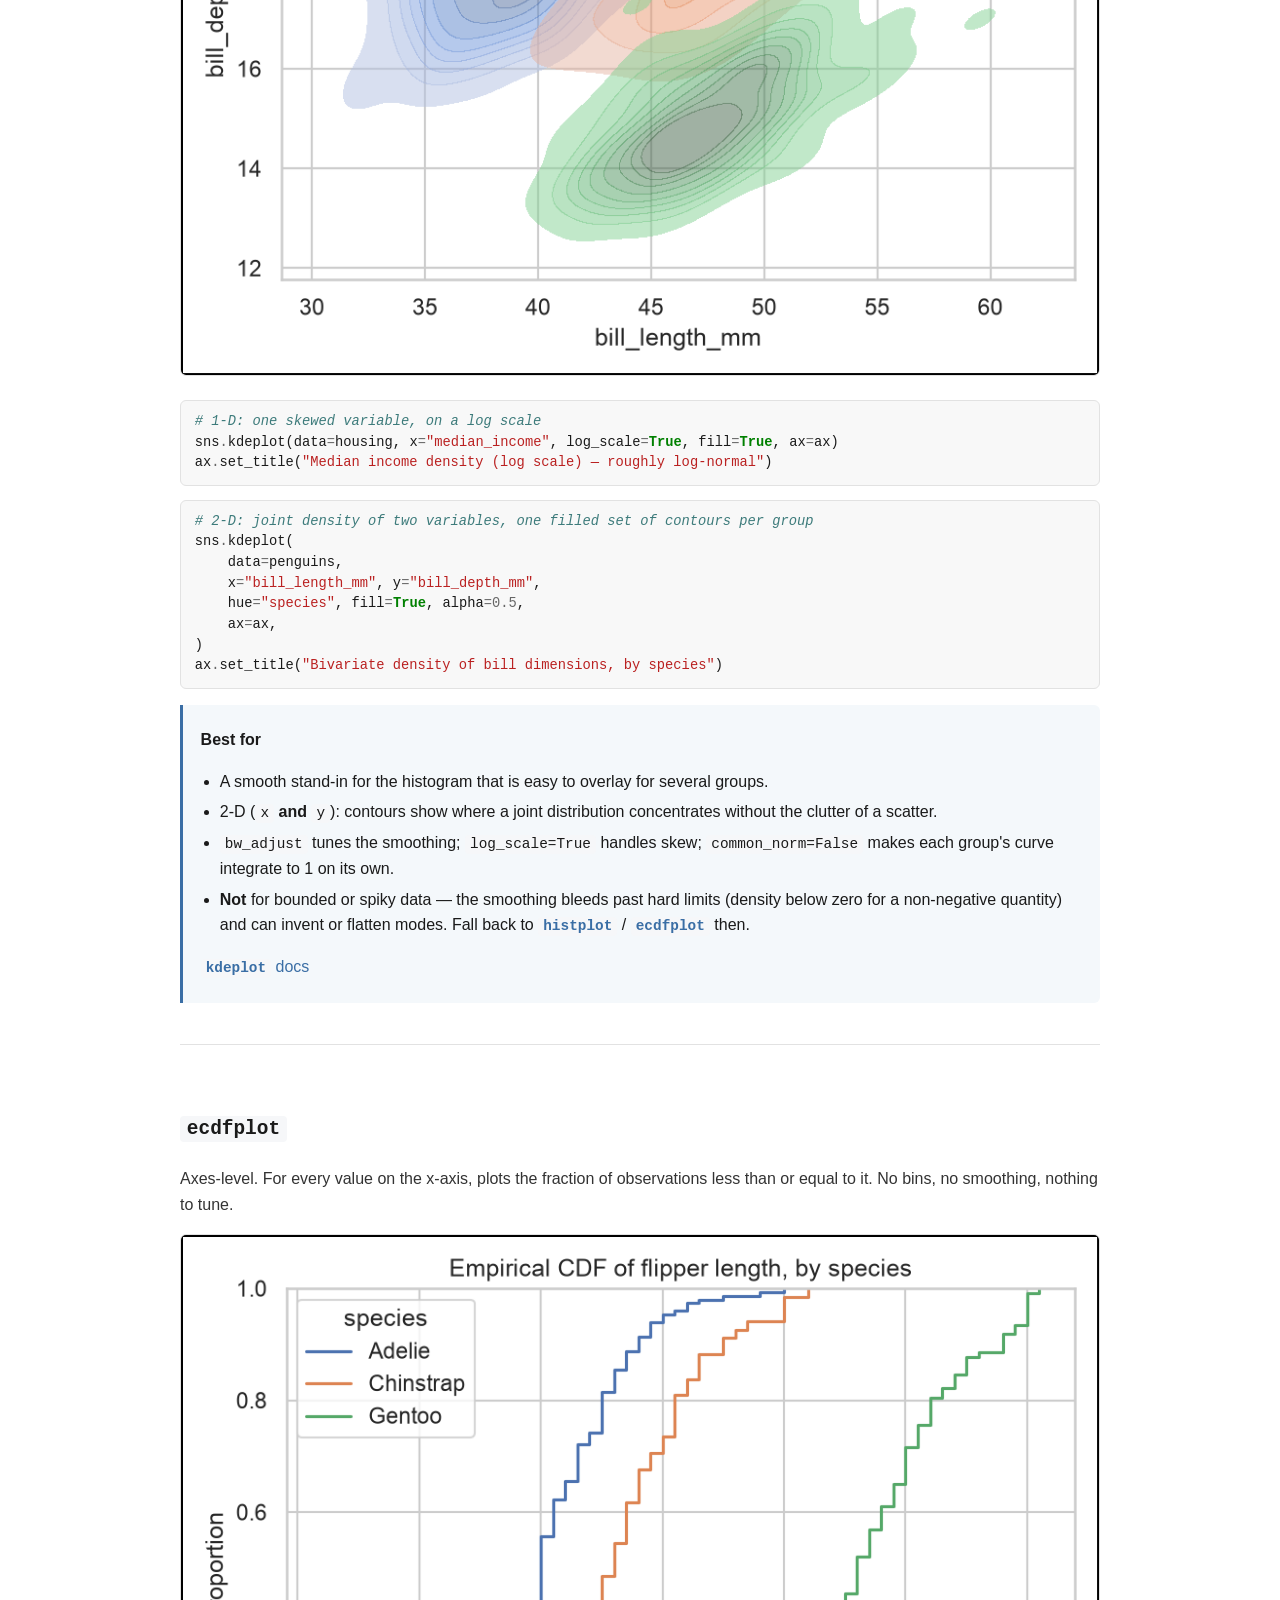
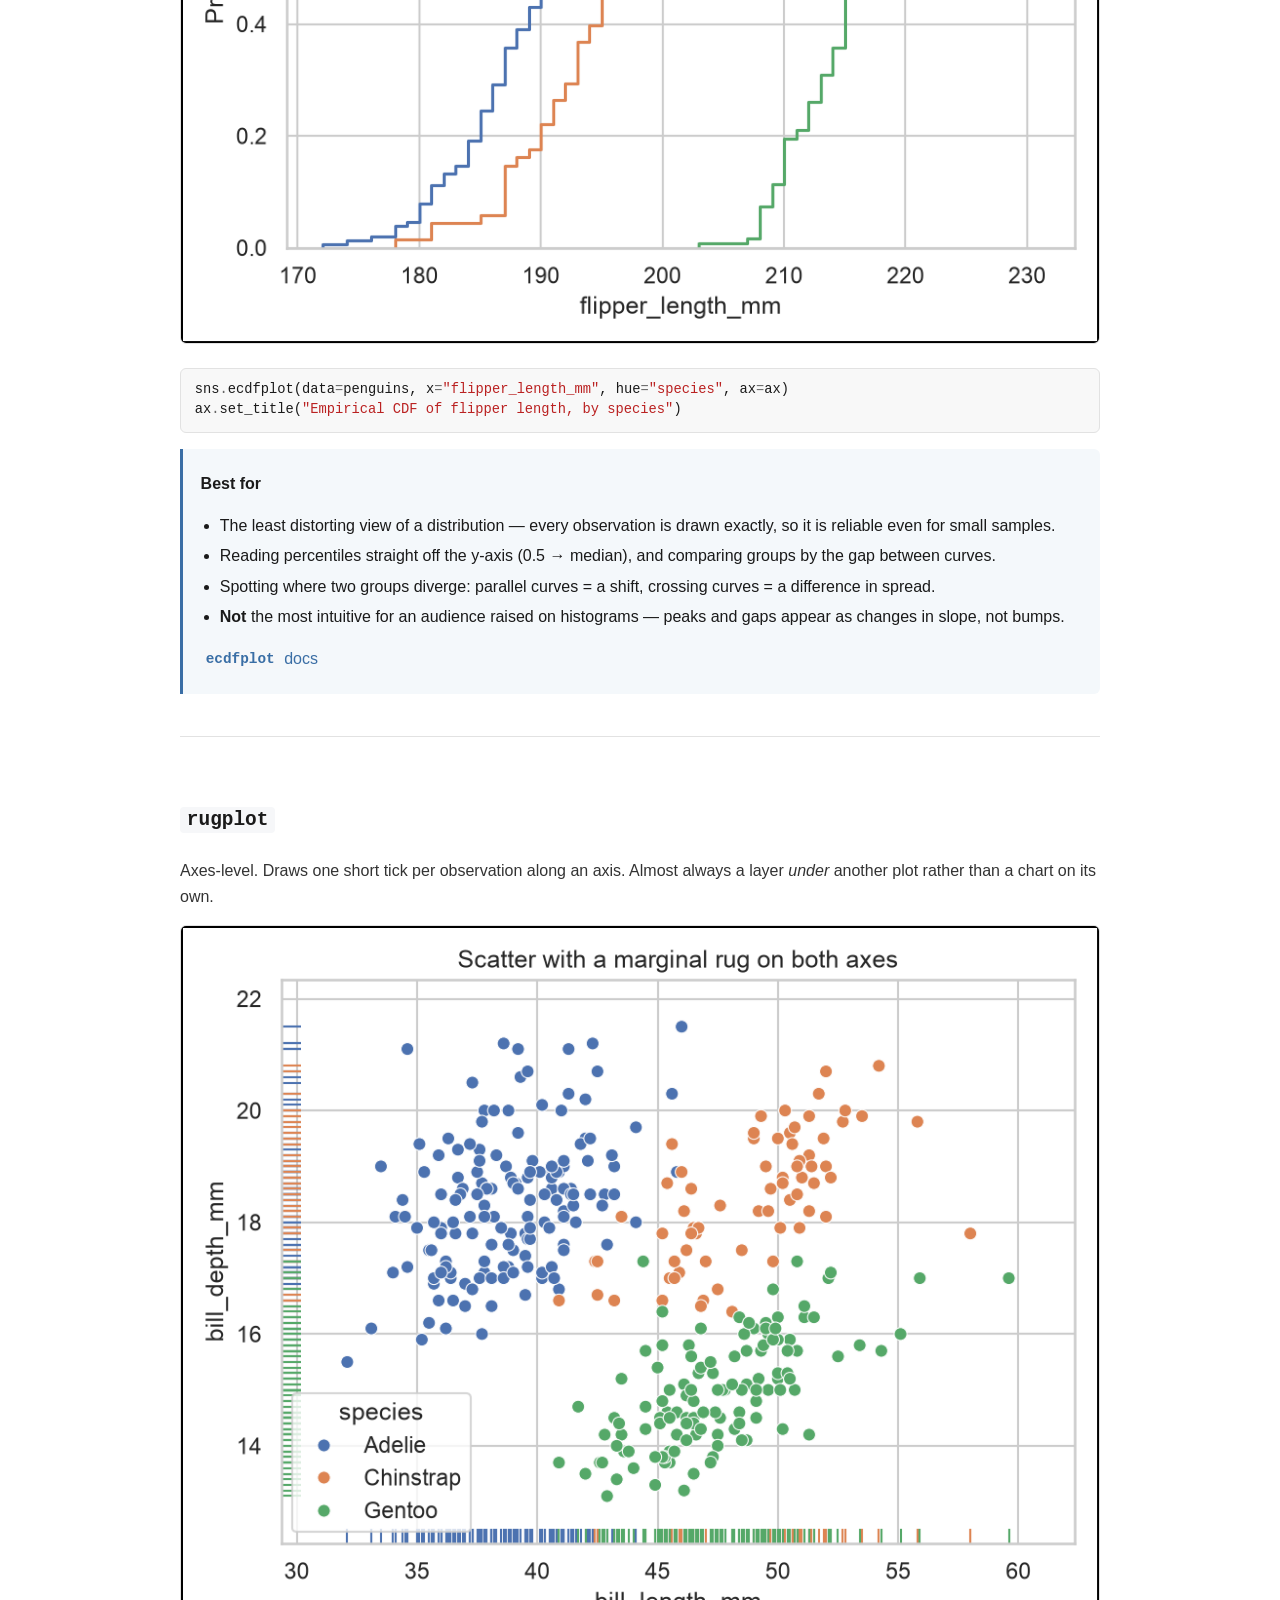
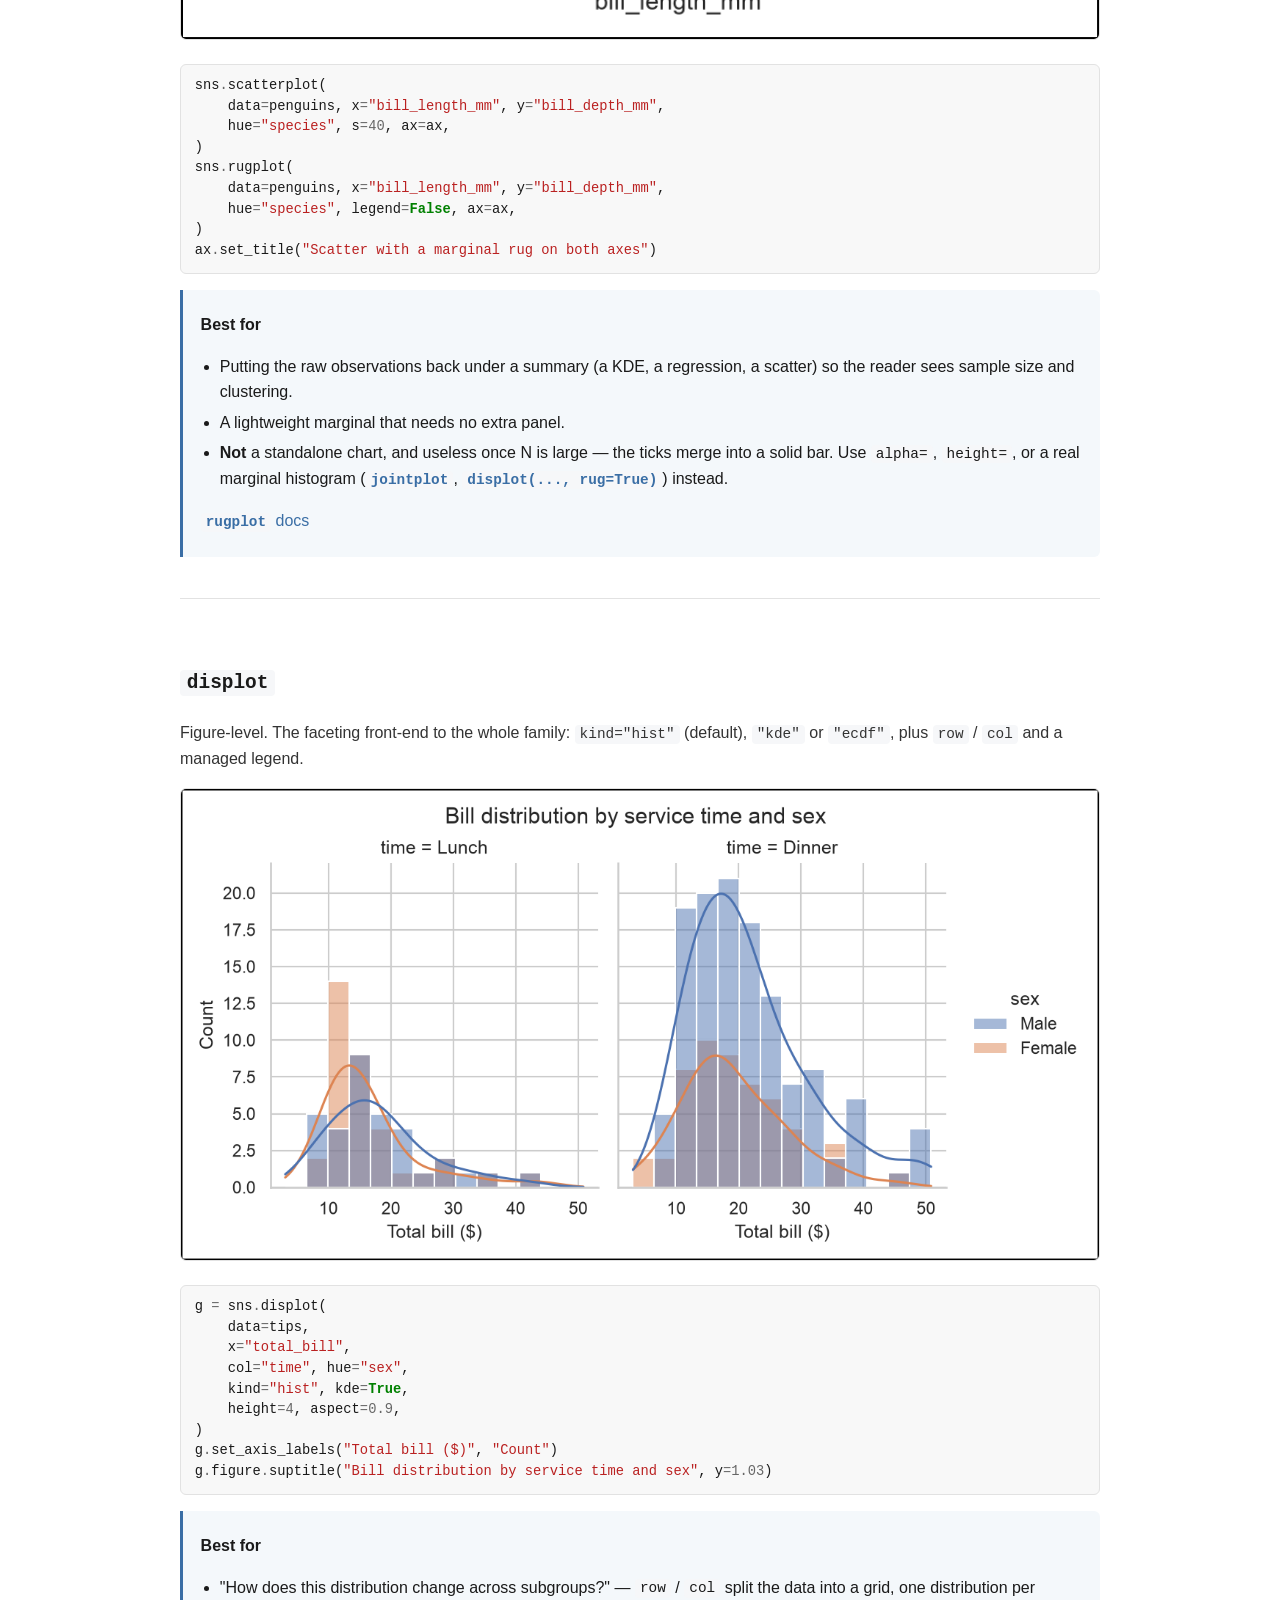
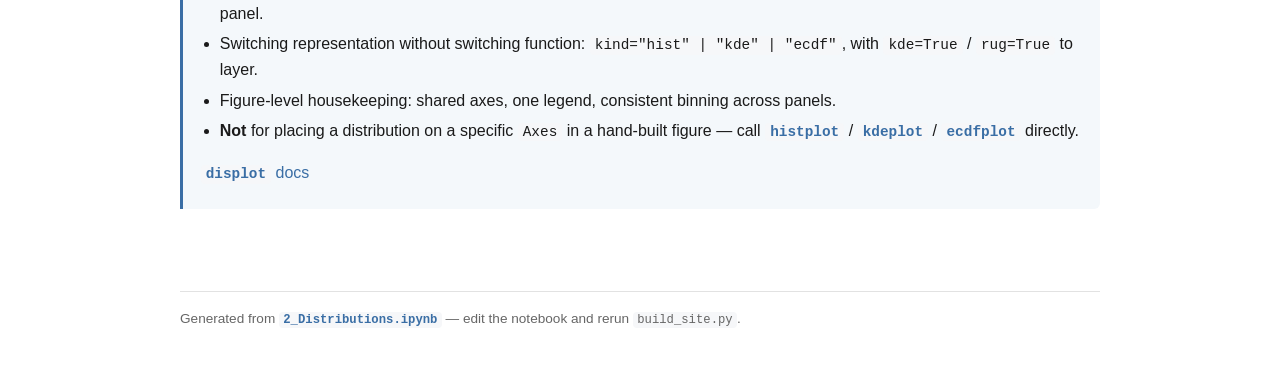
==== commit 9459572c: "Add a thin black frame around every chart (chart_style.py); re-run notebooks and rebuild site, text " ====
--- a/docs/2-distributions.html
+++ b/docs/2-distributions.html
@@ -23,6 +23,7 @@
 <span class="kn">import</span><span class="w"> </span><span class="nn">seaborn</span><span class="w"> </span><span class="k">as</span><span class="w"> </span><span class="nn">sns</span>
 
 <span class="kn">from</span><span class="w"> </span><span class="nn">load_data</span><span class="w"> </span><span class="kn">import</span> <span class="n">load_data</span>
+<span class="kn">import</span><span class="w"> </span><span class="nn">chart_style</span>  <span class="c1"># thin black frame around every chart image</span>
 
 <span class="n">sns</span><span class="o">.</span><span class="n">set_theme</span><span class="p">(</span><span class="n">style</span><span class="o">=</span><span class="s2">"whitegrid"</span><span class="p">)</span>
 
